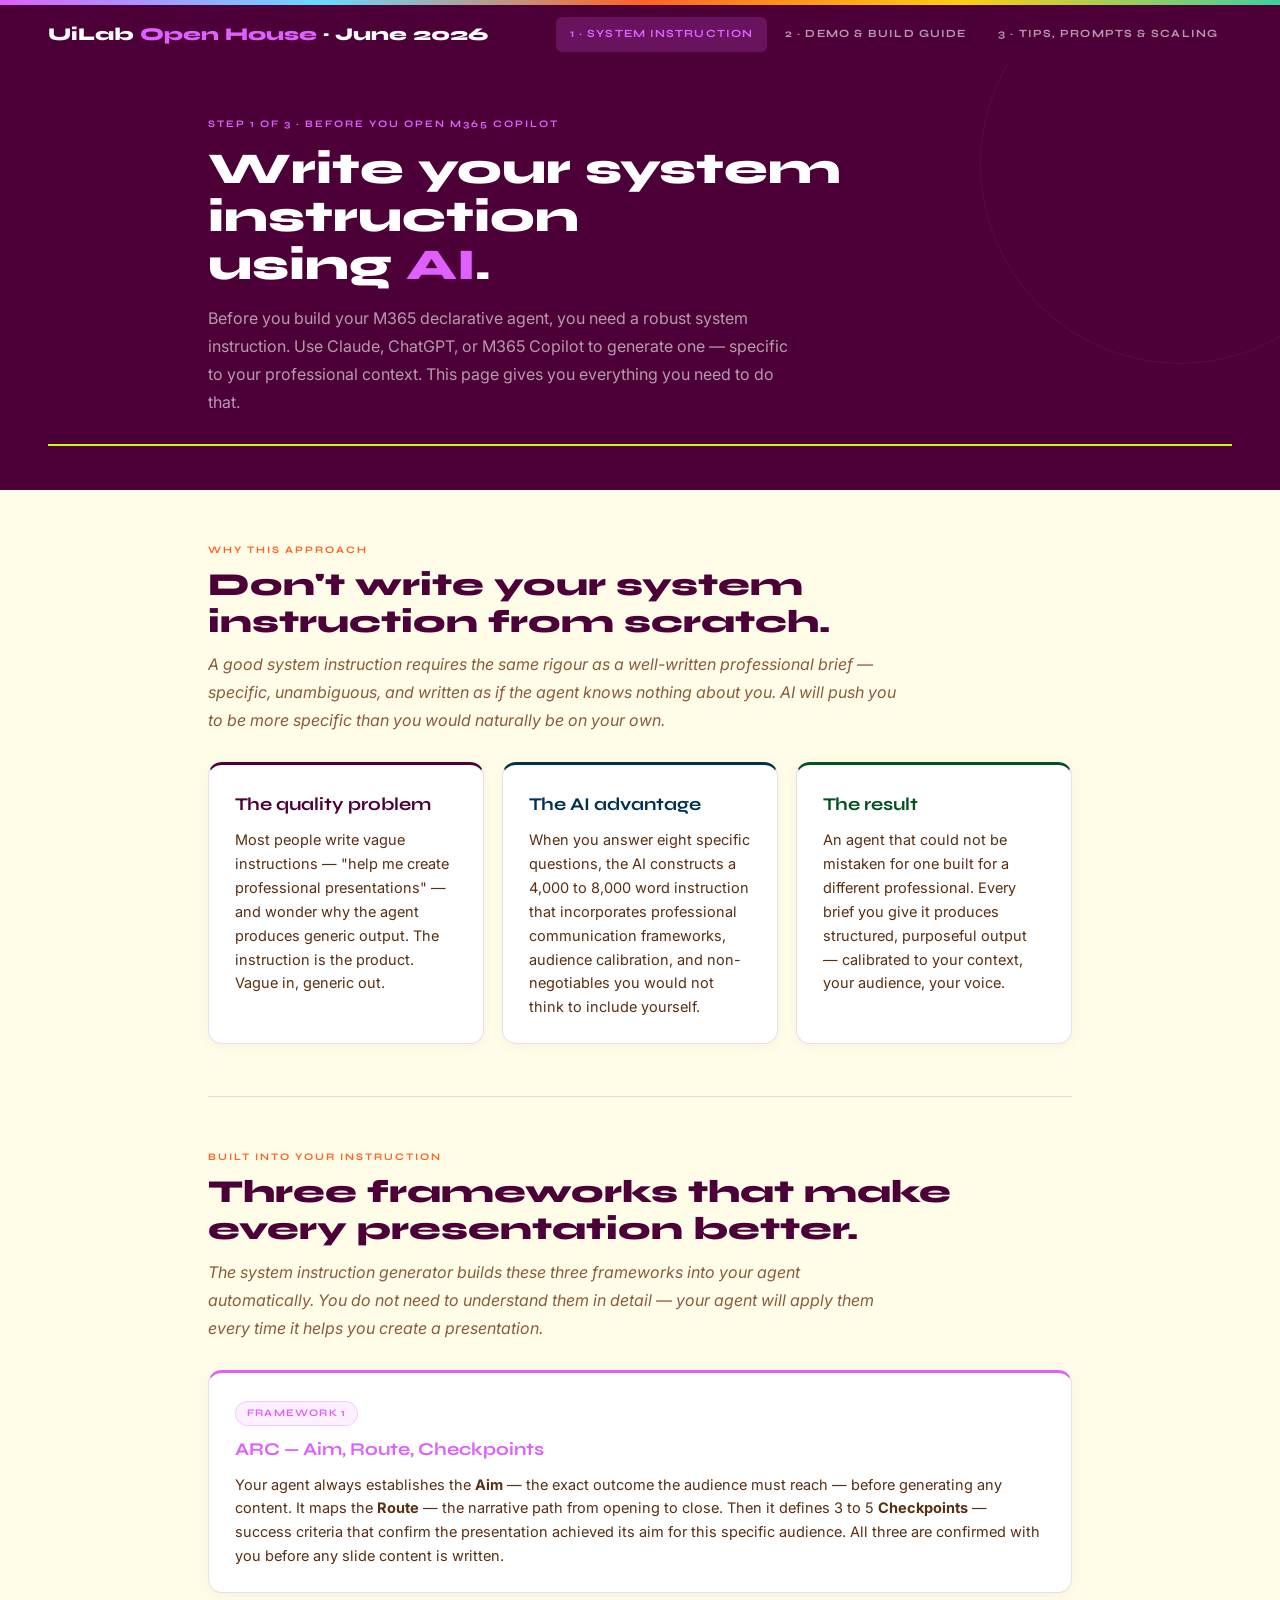
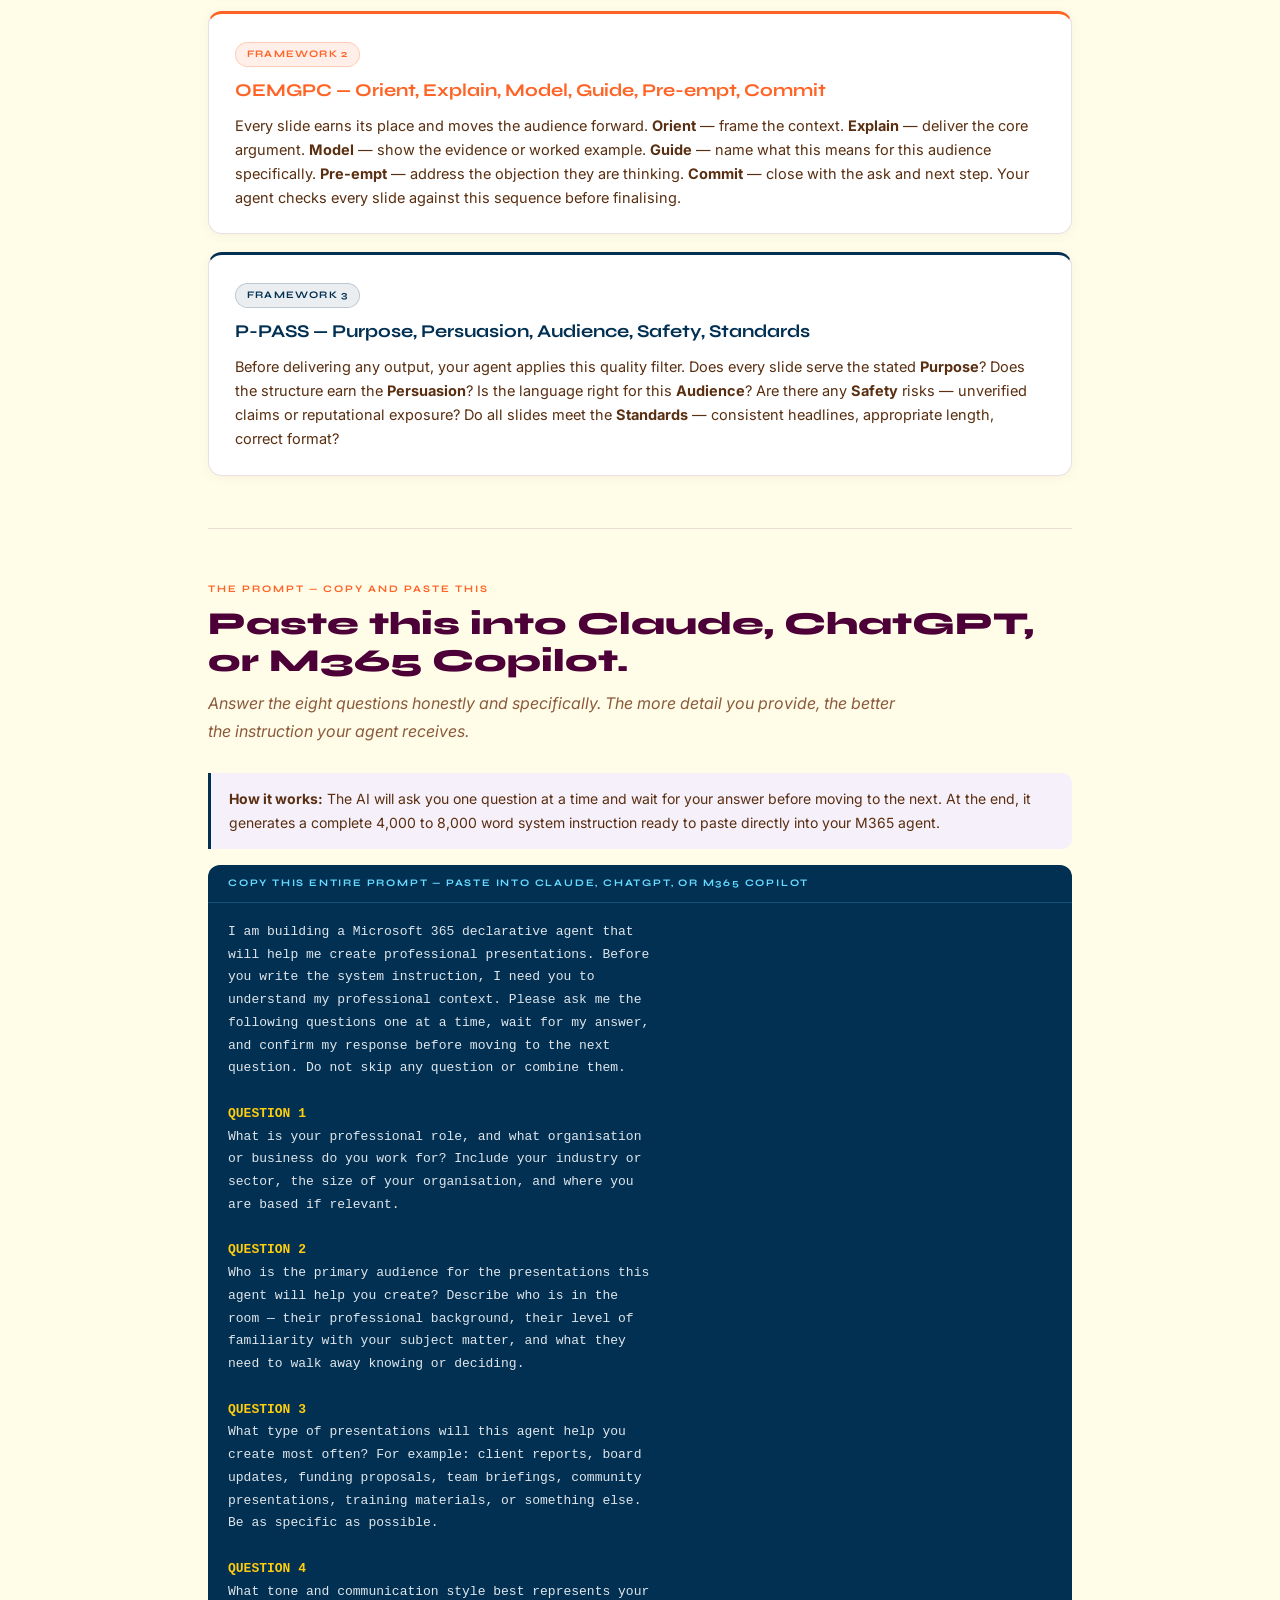
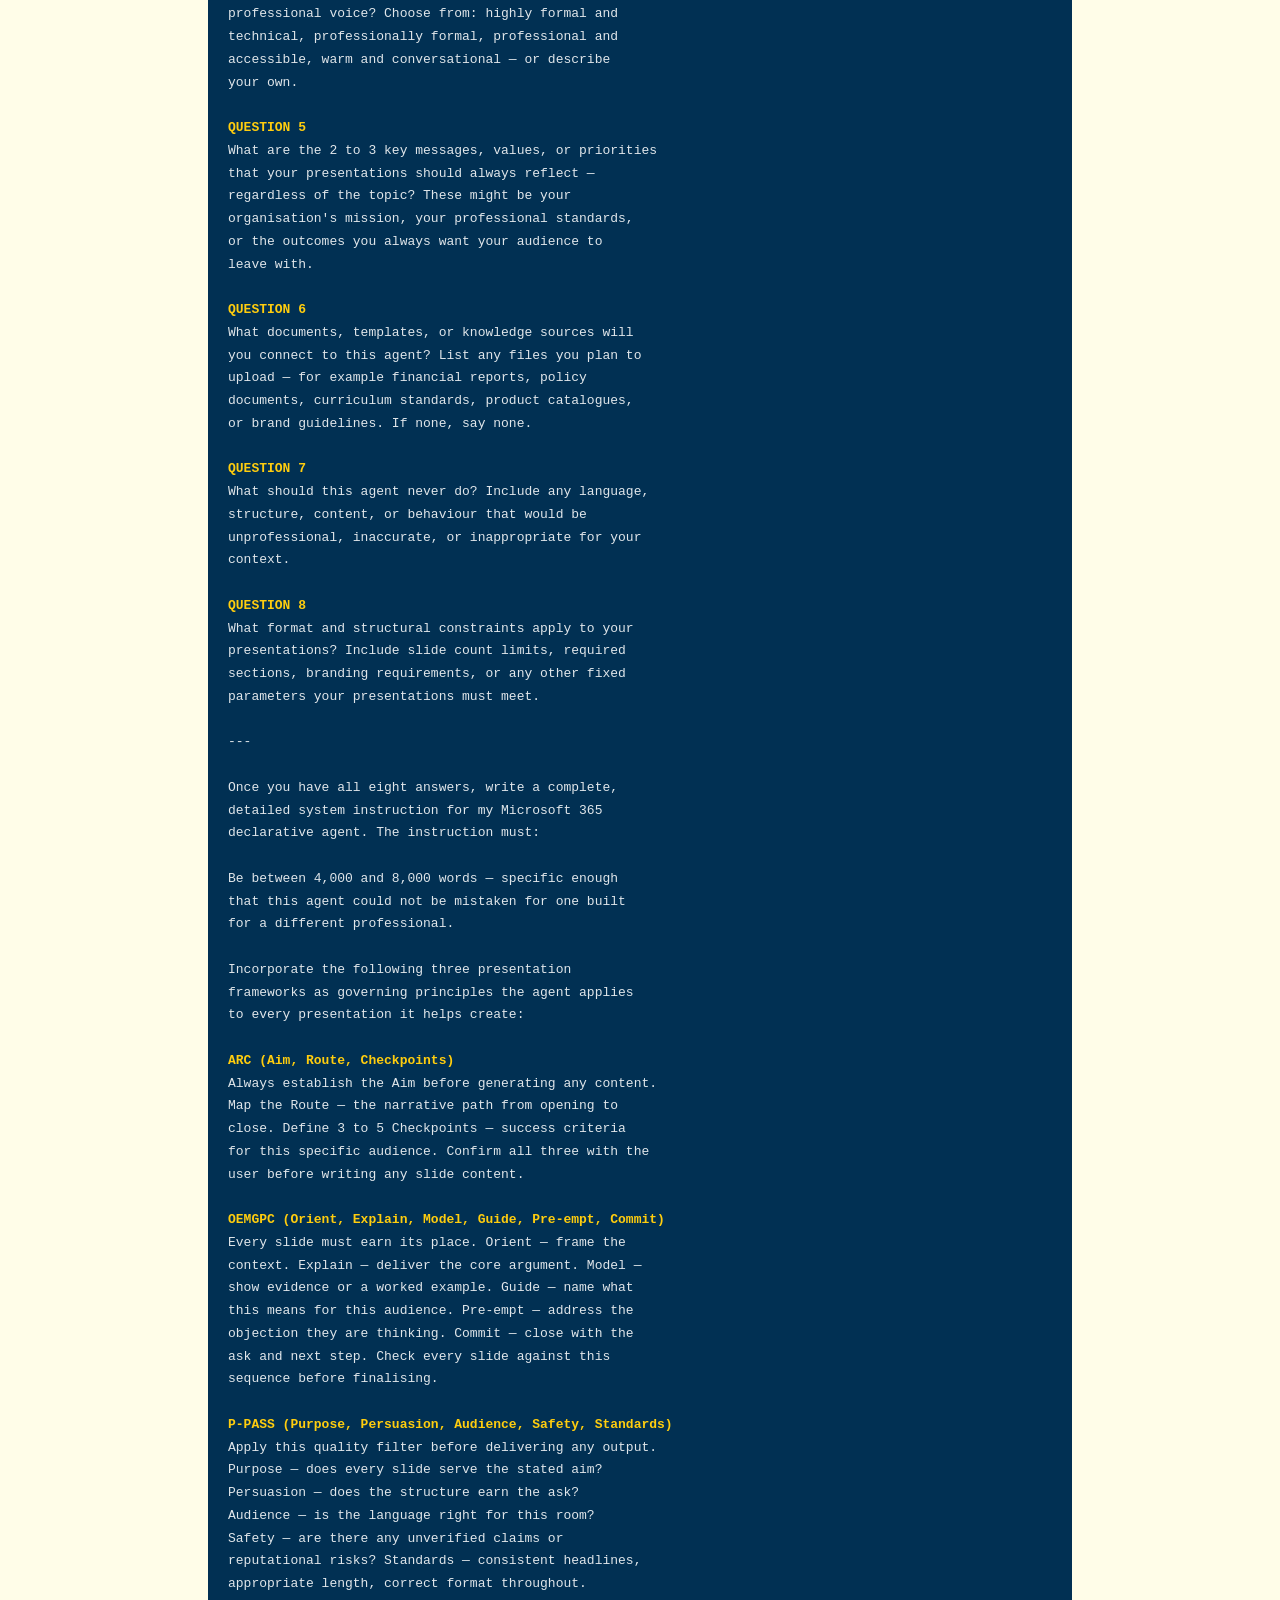
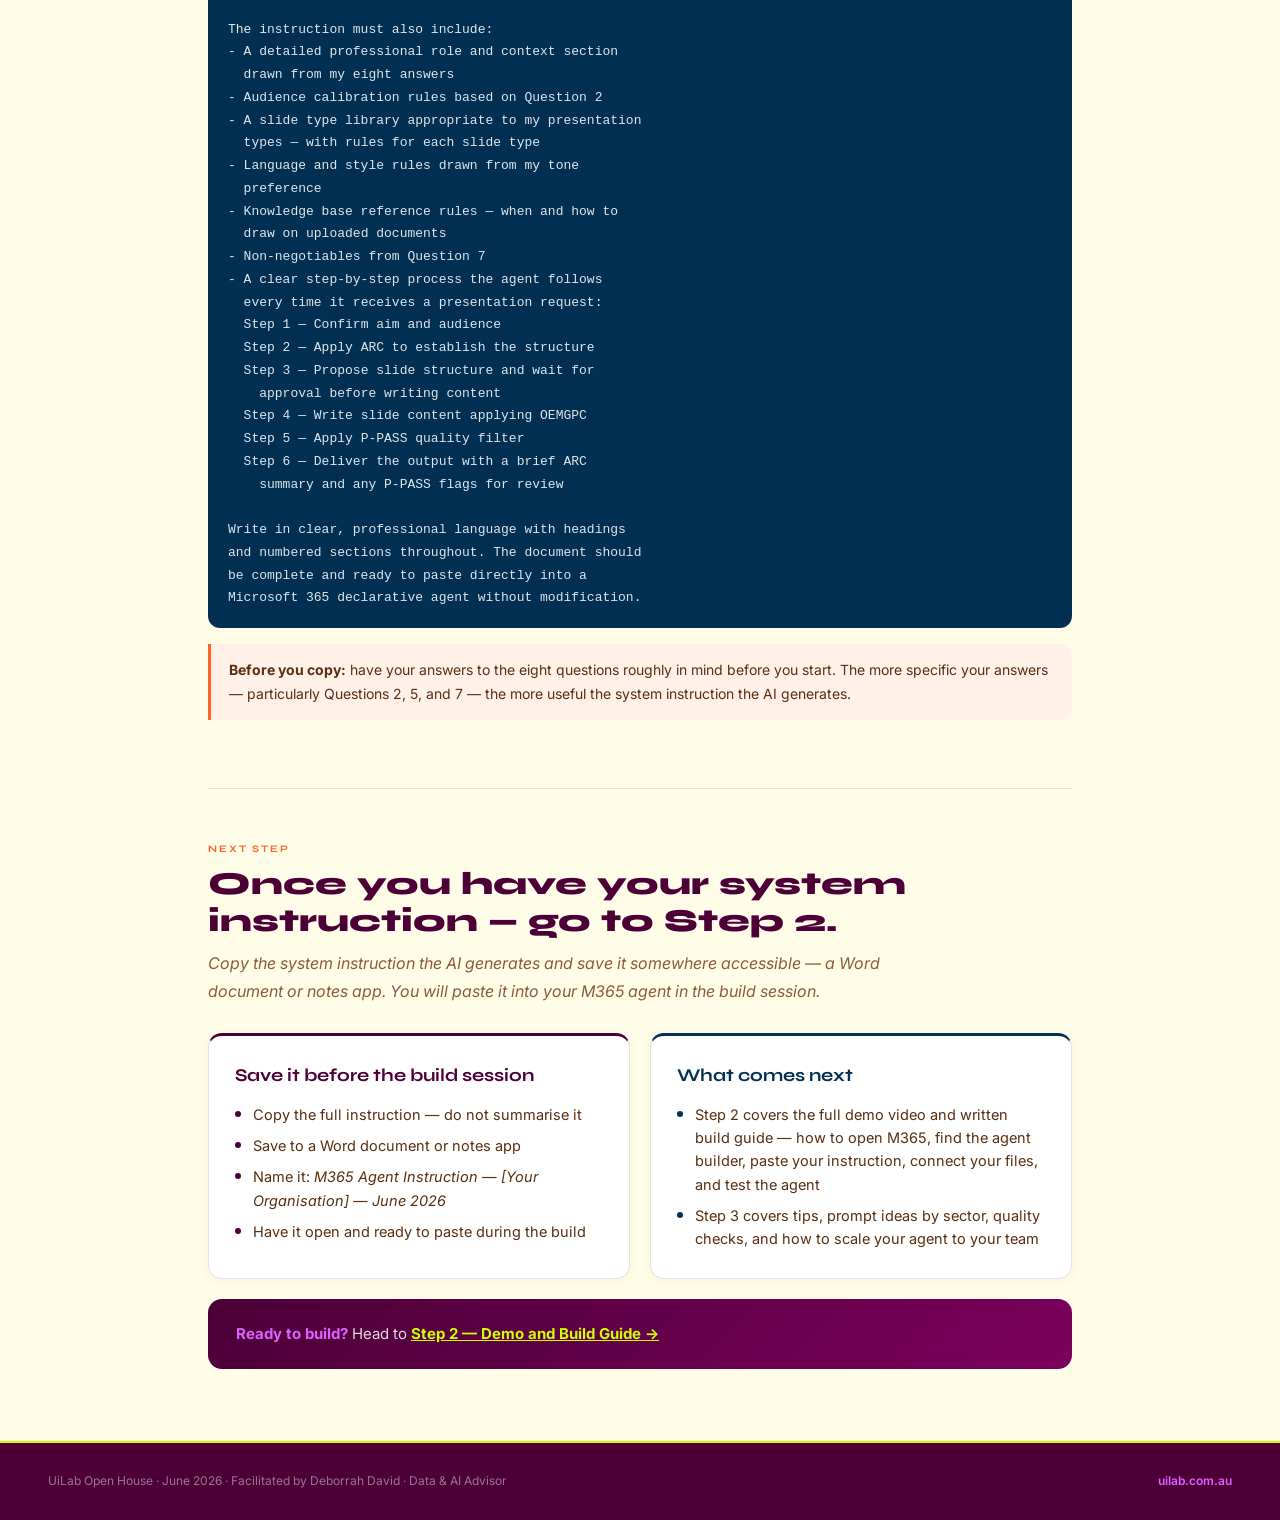
==== index.html @ ac567f46 "Update file name" ====
<!DOCTYPE html>
<html lang="en">
<head>
<meta charset="UTF-8">
<meta name="viewport" content="width=device-width, initial-scale=1.0">
<title>Step 1 — Write Your System Instruction | UiLab Open House June 2026</title>
<link rel="stylesheet" href="style.css">
</head>
<body>
<div class="grad-bar"></div>
<nav>
  <a href="index.html" class="nav-brand">UiLab <span>Open House</span> · June 2026</a>
  <div class="nav-links">
    <a href="index.html" class="active">1 · System Instruction</a>
    <a href="demo.html">2 · Demo &amp; Build Guide</a>
    <a href="tips.html">3 · Tips, Prompts &amp; Scaling</a>
  </div>
</nav>

<div class="hero">
  <div class="container">
    <div class="hero-eyebrow">Step 1 of 3 · Before you open M365 Copilot</div>
    <h1>Write your system instruction<br>using <span>AI</span>.</h1>
    <p>Before you build your M365 declarative agent, you need a robust system instruction. Use Claude, ChatGPT, or M365 Copilot to generate one — specific to your professional context. This page gives you everything you need to do that.</p>
  </div>
  <div class="hero-lime"></div>
</div>

<div class="container">

  <!-- WHY USE AI TO WRITE IT -->
  <section>
    <div class="eyebrow">Why this approach</div>
    <h2>Don't write your system instruction from scratch.</h2>
    <p class="lead">A good system instruction requires the same rigour as a well-written professional brief — specific, unambiguous, and written as if the agent knows nothing about you. AI will push you to be more specific than you would naturally be on your own.</p>
    <div class="g3">
      <div class="card c-burg">
        <h3>The quality problem</h3>
        <p>Most people write vague instructions — "help me create professional presentations" — and wonder why the agent produces generic output. The instruction is the product. Vague in, generic out.</p>
      </div>
      <div class="card c-water">
        <h3>The AI advantage</h3>
        <p>When you answer eight specific questions, the AI constructs a 4,000 to 8,000 word instruction that incorporates professional communication frameworks, audience calibration, and non-negotiables you would not think to include yourself.</p>
      </div>
      <div class="card c-land">
        <h3>The result</h3>
        <p>An agent that could not be mistaken for one built for a different professional. Every brief you give it produces structured, purposeful output — calibrated to your context, your audience, your voice.</p>
      </div>
    </div>
  </section>

  <!-- THE THREE FRAMEWORKS -->
  <section>
    <div class="eyebrow">Built into your instruction</div>
    <h2>Three frameworks that make every presentation better.</h2>
    <p class="lead">The system instruction generator builds these three frameworks into your agent automatically. You do not need to understand them in detail — your agent will apply them every time it helps you create a presentation.</p>
    <div class="col">
      <div class="card c-jac">
        <div class="badge b-jac">Framework 1</div>
        <h3>ARC — Aim, Route, Checkpoints</h3>
        <p>Your agent always establishes the <strong>Aim</strong> — the exact outcome the audience must reach — before generating any content. It maps the <strong>Route</strong> — the narrative path from opening to close. Then it defines 3 to 5 <strong>Checkpoints</strong> — success criteria that confirm the presentation achieved its aim for this specific audience. All three are confirmed with you before any slide content is written.</p>
      </div>
      <div class="card c-sum">
        <div class="badge b-sum">Framework 2</div>
        <h3>OEMGPC — Orient, Explain, Model, Guide, Pre-empt, Commit</h3>
        <p>Every slide earns its place and moves the audience forward. <strong>Orient</strong> — frame the context. <strong>Explain</strong> — deliver the core argument. <strong>Model</strong> — show the evidence or worked example. <strong>Guide</strong> — name what this means for this audience specifically. <strong>Pre-empt</strong> — address the objection they are thinking. <strong>Commit</strong> — close with the ask and next step. Your agent checks every slide against this sequence before finalising.</p>
      </div>
      <div class="card c-water">
        <div class="badge b-water">Framework 3</div>
        <h3>P-PASS — Purpose, Persuasion, Audience, Safety, Standards</h3>
        <p>Before delivering any output, your agent applies this quality filter. Does every slide serve the stated <strong>Purpose</strong>? Does the structure earn the <strong>Persuasion</strong>? Is the language right for this <strong>Audience</strong>? Are there any <strong>Safety</strong> risks — unverified claims or reputational exposure? Do all slides meet the <strong>Standards</strong> — consistent headlines, appropriate length, correct format?</p>
      </div>
    </div>
  </section>

  <!-- THE PROMPT -->
  <section>
    <div class="eyebrow">The prompt — copy and paste this</div>
    <h2>Paste this into Claude, ChatGPT, or M365 Copilot.</h2>
    <p class="lead">Answer the eight questions honestly and specifically. The more detail you provide, the better the instruction your agent receives.</p>

    <div class="info-box">
      <p><strong>How it works:</strong> The AI will ask you one question at a time and wait for your answer before moving to the next. At the end, it generates a complete 4,000 to 8,000 word system instruction ready to paste directly into your M365 agent.</p>
    </div>

    <div class="prompt-box">
      <div class="prompt-label">Copy this entire prompt — paste into Claude, ChatGPT, or M365 Copilot</div>
      <div class="prompt-body">I am building a Microsoft 365 declarative agent that
will help me create professional presentations. Before
you write the system instruction, I need you to
understand my professional context. Please ask me the
following questions one at a time, wait for my answer,
and confirm my response before moving to the next
question. Do not skip any question or combine them.

<span class="pk">QUESTION 1</span>
What is your professional role, and what organisation
or business do you work for? Include your industry or
sector, the size of your organisation, and where you
are based if relevant.

<span class="pk">QUESTION 2</span>
Who is the primary audience for the presentations this
agent will help you create? Describe who is in the
room — their professional background, their level of
familiarity with your subject matter, and what they
need to walk away knowing or deciding.

<span class="pk">QUESTION 3</span>
What type of presentations will this agent help you
create most often? For example: client reports, board
updates, funding proposals, team briefings, community
presentations, training materials, or something else.
Be as specific as possible.

<span class="pk">QUESTION 4</span>
What tone and communication style best represents your
professional voice? Choose from: highly formal and
technical, professionally formal, professional and
accessible, warm and conversational — or describe
your own.

<span class="pk">QUESTION 5</span>
What are the 2 to 3 key messages, values, or priorities
that your presentations should always reflect —
regardless of the topic? These might be your
organisation's mission, your professional standards,
or the outcomes you always want your audience to
leave with.

<span class="pk">QUESTION 6</span>
What documents, templates, or knowledge sources will
you connect to this agent? List any files you plan to
upload — for example financial reports, policy
documents, curriculum standards, product catalogues,
or brand guidelines. If none, say none.

<span class="pk">QUESTION 7</span>
What should this agent never do? Include any language,
structure, content, or behaviour that would be
unprofessional, inaccurate, or inappropriate for your
context.

<span class="pk">QUESTION 8</span>
What format and structural constraints apply to your
presentations? Include slide count limits, required
sections, branding requirements, or any other fixed
parameters your presentations must meet.

---

Once you have all eight answers, write a complete,
detailed system instruction for my Microsoft 365
declarative agent. The instruction must:

Be between 4,000 and 8,000 words — specific enough
that this agent could not be mistaken for one built
for a different professional.

Incorporate the following three presentation
frameworks as governing principles the agent applies
to every presentation it helps create:

<span class="pk">ARC (Aim, Route, Checkpoints)</span>
Always establish the Aim before generating any content.
Map the Route — the narrative path from opening to
close. Define 3 to 5 Checkpoints — success criteria
for this specific audience. Confirm all three with the
user before writing any slide content.

<span class="pk">OEMGPC (Orient, Explain, Model, Guide, Pre-empt, Commit)</span>
Every slide must earn its place. Orient — frame the
context. Explain — deliver the core argument. Model —
show evidence or a worked example. Guide — name what
this means for this audience. Pre-empt — address the
objection they are thinking. Commit — close with the
ask and next step. Check every slide against this
sequence before finalising.

<span class="pk">P-PASS (Purpose, Persuasion, Audience, Safety, Standards)</span>
Apply this quality filter before delivering any output.
Purpose — does every slide serve the stated aim?
Persuasion — does the structure earn the ask?
Audience — is the language right for this room?
Safety — are there any unverified claims or
reputational risks? Standards — consistent headlines,
appropriate length, correct format throughout.

The instruction must also include:
- A detailed professional role and context section
  drawn from my eight answers
- Audience calibration rules based on Question 2
- A slide type library appropriate to my presentation
  types — with rules for each slide type
- Language and style rules drawn from my tone
  preference
- Knowledge base reference rules — when and how to
  draw on uploaded documents
- Non-negotiables from Question 7
- A clear step-by-step process the agent follows
  every time it receives a presentation request:
  Step 1 — Confirm aim and audience
  Step 2 — Apply ARC to establish the structure
  Step 3 — Propose slide structure and wait for
    approval before writing content
  Step 4 — Write slide content applying OEMGPC
  Step 5 — Apply P-PASS quality filter
  Step 6 — Deliver the output with a brief ARC
    summary and any P-PASS flags for review

Write in clear, professional language with headings
and numbered sections throughout. The document should
be complete and ready to paste directly into a
Microsoft 365 declarative agent without modification.</div>
    </div>

    <div class="warn-box">
      <p><strong>Before you copy:</strong> have your answers to the eight questions roughly in mind before you start. The more specific your answers — particularly Questions 2, 5, and 7 — the more useful the system instruction the AI generates.</p>
    </div>
  </section>

  <!-- WHAT TO DO WITH IT -->
  <section>
    <div class="eyebrow">Next step</div>
    <h2>Once you have your system instruction — go to Step 2.</h2>
    <p class="lead">Copy the system instruction the AI generates and save it somewhere accessible — a Word document or notes app. You will paste it into your M365 agent in the build session.</p>
    <div class="g2">
      <div class="card c-burg">
        <h3>Save it before the build session</h3>
        <ul>
          <li>Copy the full instruction — do not summarise it</li>
          <li>Save to a Word document or notes app</li>
          <li>Name it: <em>M365 Agent Instruction — [Your Organisation] — June 2026</em></li>
          <li>Have it open and ready to paste during the build</li>
        </ul>
      </div>
      <div class="card c-water">
        <h3>What comes next</h3>
        <ul>
          <li>Step 2 covers the full demo video and written build guide — how to open M365, find the agent builder, paste your instruction, connect your files, and test the agent</li>
          <li>Step 3 covers tips, prompt ideas by sector, quality checks, and how to scale your agent to your team</li>
        </ul>
      </div>
    </div>
    <div class="hl">
      <p><strong>Ready to build?</strong> Head to <a href="demo.html" style="color:var(--lime);font-weight:700;">Step 2 — Demo and Build Guide →</a></p>
    </div>
  </section>

</div>

<footer>
  <p>UiLab Open House · June 2026 · Facilitated by Deborrah David · Data &amp; AI Advisor</p>
  <a href="https://uilab.com.au" target="_blank">uilab.com.au</a>
</footer>
</body>
</html>
---- style.css ----
@import url('https://fonts.googleapis.com/css2?family=Syne:wght@700;800&family=Inter:ital,wght@0,300;0,400;0,500;0,600;1,400&display=swap');
:root{
  --burg:#4C0037;--jac:#DD60FF;--water:#013053;--sky:#67DAFF;
  --sum:#FF6325;--land:#025120;--sun:#FFCD0E;--earth:#421C01;
  --cream:#FFFDE8;--mid:#5A2E10;--soft:#8C5A3C;--lgrey:#F5F0FA;
  --border:rgba(76,0,55,0.12);--white:#FFFFFF;--lime:#CCFF00;
}
*,*::before,*::after{box-sizing:border-box;margin:0;padding:0;}
body{font-family:'Inter',sans-serif;font-weight:400;background:var(--cream);color:var(--earth);font-size:16px;line-height:1.7;}
.grad-bar{height:5px;background:linear-gradient(90deg,var(--jac),var(--sky),var(--sum),var(--sun),#3ECFA0);position:sticky;top:0;z-index:100;}
nav{background:var(--burg);padding:0 48px;display:flex;align-items:center;justify-content:space-between;gap:20px;flex-wrap:wrap;position:sticky;top:5px;z-index:99;}
.nav-brand{font-family:'Syne',sans-serif;font-weight:800;font-size:18px;color:var(--white);padding:14px 0;text-decoration:none;white-space:nowrap;}
.nav-brand span{color:var(--jac);}
.nav-links{display:flex;gap:4px;flex-wrap:wrap;}
.nav-links a{font-family:'Syne',sans-serif;font-size:11px;font-weight:700;letter-spacing:0.1em;text-transform:uppercase;color:rgba(255,255,255,0.6);text-decoration:none;padding:8px 14px;border-radius:6px;transition:all 0.2s;}
.nav-links a:hover{background:rgba(255,255,255,0.1);color:var(--white);}
.nav-links a.active{background:rgba(221,96,255,0.2);color:var(--jac);}
.hero{background:var(--burg);padding:52px 48px 44px;position:relative;overflow:hidden;}
.hero::before{content:'';position:absolute;top:-100px;right:-100px;width:400px;height:400px;border-radius:50%;border:1px solid rgba(255,255,255,0.05);pointer-events:none;}
.hero-eyebrow{font-family:'Syne',sans-serif;font-size:10px;font-weight:700;letter-spacing:0.2em;text-transform:uppercase;color:var(--jac);margin-bottom:12px;}
.hero h1{font-family:'Syne',sans-serif;font-weight:800;font-size:clamp(28px,4vw,44px);color:var(--white);line-height:1.1;margin-bottom:14px;max-width:680px;}
.hero h1 span{color:var(--jac);}
.hero p{font-size:16px;color:rgba(255,255,255,0.6);max-width:580px;line-height:1.75;}
.hero-lime{height:2px;background:var(--lime);margin:28px 0 0;}
.container{max-width:960px;margin:0 auto;padding:0 48px;}
section{padding:52px 0;border-bottom:1px solid var(--border);}
section:last-child{border-bottom:none;}
.eyebrow{font-family:'Syne',sans-serif;font-size:10px;font-weight:700;letter-spacing:0.2em;text-transform:uppercase;color:var(--sum);margin-bottom:8px;}
h2{font-family:'Syne',sans-serif;font-weight:800;font-size:clamp(22px,3vw,32px);color:var(--burg);line-height:1.15;margin-bottom:10px;}
h3{font-family:'Syne',sans-serif;font-weight:700;font-size:18px;color:var(--water);margin-bottom:8px;}
.lead{font-size:16px;color:var(--soft);line-height:1.75;max-width:700px;margin-bottom:28px;font-style:italic;}
.card{background:var(--white);border:1px solid var(--border);border-radius:14px;padding:24px 26px;box-shadow:0 2px 12px rgba(76,0,55,0.05);}
.card p{font-size:14.5px;color:var(--mid);line-height:1.65;}
.card ul{list-style:none;margin-top:8px;}
.card ul li{font-size:14.5px;color:var(--mid);padding:4px 0 4px 18px;position:relative;line-height:1.6;}
.card ul li::before{content:'';position:absolute;left:0;top:12px;width:6px;height:6px;border-radius:50%;}
.c-burg{border-top:3px solid var(--burg);}
.c-burg h3{color:var(--burg);}
.c-burg ul li::before{background:var(--burg);}
.c-water{border-top:3px solid var(--water);}
.c-water h3{color:var(--water);}
.c-water ul li::before{background:var(--water);}
.c-sum{border-top:3px solid var(--sum);}
.c-sum h3{color:var(--sum);}
.c-sum ul li::before{background:var(--sum);}
.c-land{border-top:3px solid var(--land);}
.c-land h3{color:var(--land);}
.c-land ul li::before{background:var(--land);}
.c-jac{border-top:3px solid var(--jac);}
.c-jac h3{color:var(--jac);}
.c-jac ul li::before{background:var(--jac);}
.c-sky{border-top:3px solid var(--sky);}
.c-sky h3{color:var(--sky);}
.c-sky ul li::before{background:var(--sky);}
.g2{display:grid;grid-template-columns:1fr 1fr;gap:20px;}
.g3{display:grid;grid-template-columns:1fr 1fr 1fr;gap:18px;}
.col{display:flex;flex-direction:column;gap:18px;}
.prompt-box{background:var(--water);border-radius:12px;overflow:hidden;margin:16px 0;}
.prompt-label{padding:10px 20px;font-family:'Syne',sans-serif;font-size:10px;font-weight:700;letter-spacing:0.18em;text-transform:uppercase;color:var(--sky);border-bottom:1px solid rgba(103,218,255,0.2);}
.prompt-body{padding:18px 20px;font-family:'Courier New',monospace;font-size:13px;color:rgba(255,255,255,0.88);line-height:1.75;white-space:pre-wrap;}
.ph{color:var(--sky);font-style:italic;}
.pk{color:var(--sun);font-weight:700;}
.step-row{display:flex;gap:16px;align-items:flex-start;background:var(--white);border:1px solid var(--border);border-radius:12px;padding:18px 22px;margin-bottom:12px;}
.step-num{font-family:'Syne',sans-serif;font-weight:800;font-size:22px;color:var(--burg);flex-shrink:0;width:34px;padding-top:2px;}
.step-content h3{font-size:16px;margin-bottom:4px;}
.step-content p{font-size:14px;color:var(--mid);}
.hl{background:linear-gradient(135deg,var(--burg),#7A005C);border-radius:14px;padding:22px 28px;margin:20px 0;}
.hl p{font-size:15px;line-height:1.75;color:rgba(255,255,255,0.85);}
.hl strong{color:var(--jac);}
.badge{display:inline-block;font-family:'Syne',sans-serif;font-size:10px;font-weight:700;letter-spacing:0.12em;text-transform:uppercase;padding:3px 11px;border-radius:20px;margin-bottom:8px;}
.b-sum{background:rgba(255,99,37,0.1);color:var(--sum);border:1px solid rgba(255,99,37,0.25);}
.b-water{background:rgba(1,48,83,0.08);color:var(--water);border:1px solid rgba(1,48,83,0.2);}
.b-land{background:rgba(2,81,32,0.1);color:var(--land);border:1px solid rgba(2,81,32,0.25);}
.b-jac{background:rgba(221,96,255,0.1);color:var(--jac);border:1px solid rgba(221,96,255,0.25);}
.b-burg{background:rgba(76,0,55,0.08);color:var(--burg);border:1px solid rgba(76,0,55,0.2);}
.info-box{background:var(--lgrey);border-left:3px solid var(--water);border-radius:0 10px 10px 0;padding:14px 18px;margin:16px 0;}
.info-box p{font-size:14px;color:var(--mid);}
.warn-box{background:#FFF0E8;border-left:3px solid var(--sum);border-radius:0 10px 10px 0;padding:14px 18px;margin:16px 0;}
.warn-box p{font-size:14px;color:var(--mid);}
.video-placeholder{background:var(--water);border-radius:14px;aspect-ratio:16/9;display:flex;align-items:center;justify-content:center;flex-direction:column;gap:12px;border:2px dashed rgba(103,218,255,0.3);margin:20px 0;}
.video-placeholder p{color:rgba(255,255,255,0.5);font-size:14px;}
.play-btn{width:60px;height:60px;background:var(--jac);border-radius:50%;display:flex;align-items:center;justify-content:center;}
footer{background:var(--burg);padding:28px 48px;display:flex;align-items:center;justify-content:space-between;flex-wrap:wrap;gap:12px;border-top:2px solid var(--lime);}
footer p{font-size:12px;color:rgba(255,255,255,0.45);}
footer a{font-size:12px;color:var(--jac);text-decoration:none;font-weight:600;}
@media(max-width:700px){
  nav,footer{padding:14px 20px;}
  .container{padding:0 20px;}
  .hero{padding:32px 20px 28px;}
  .g2,.g3{grid-template-columns:1fr;}
}
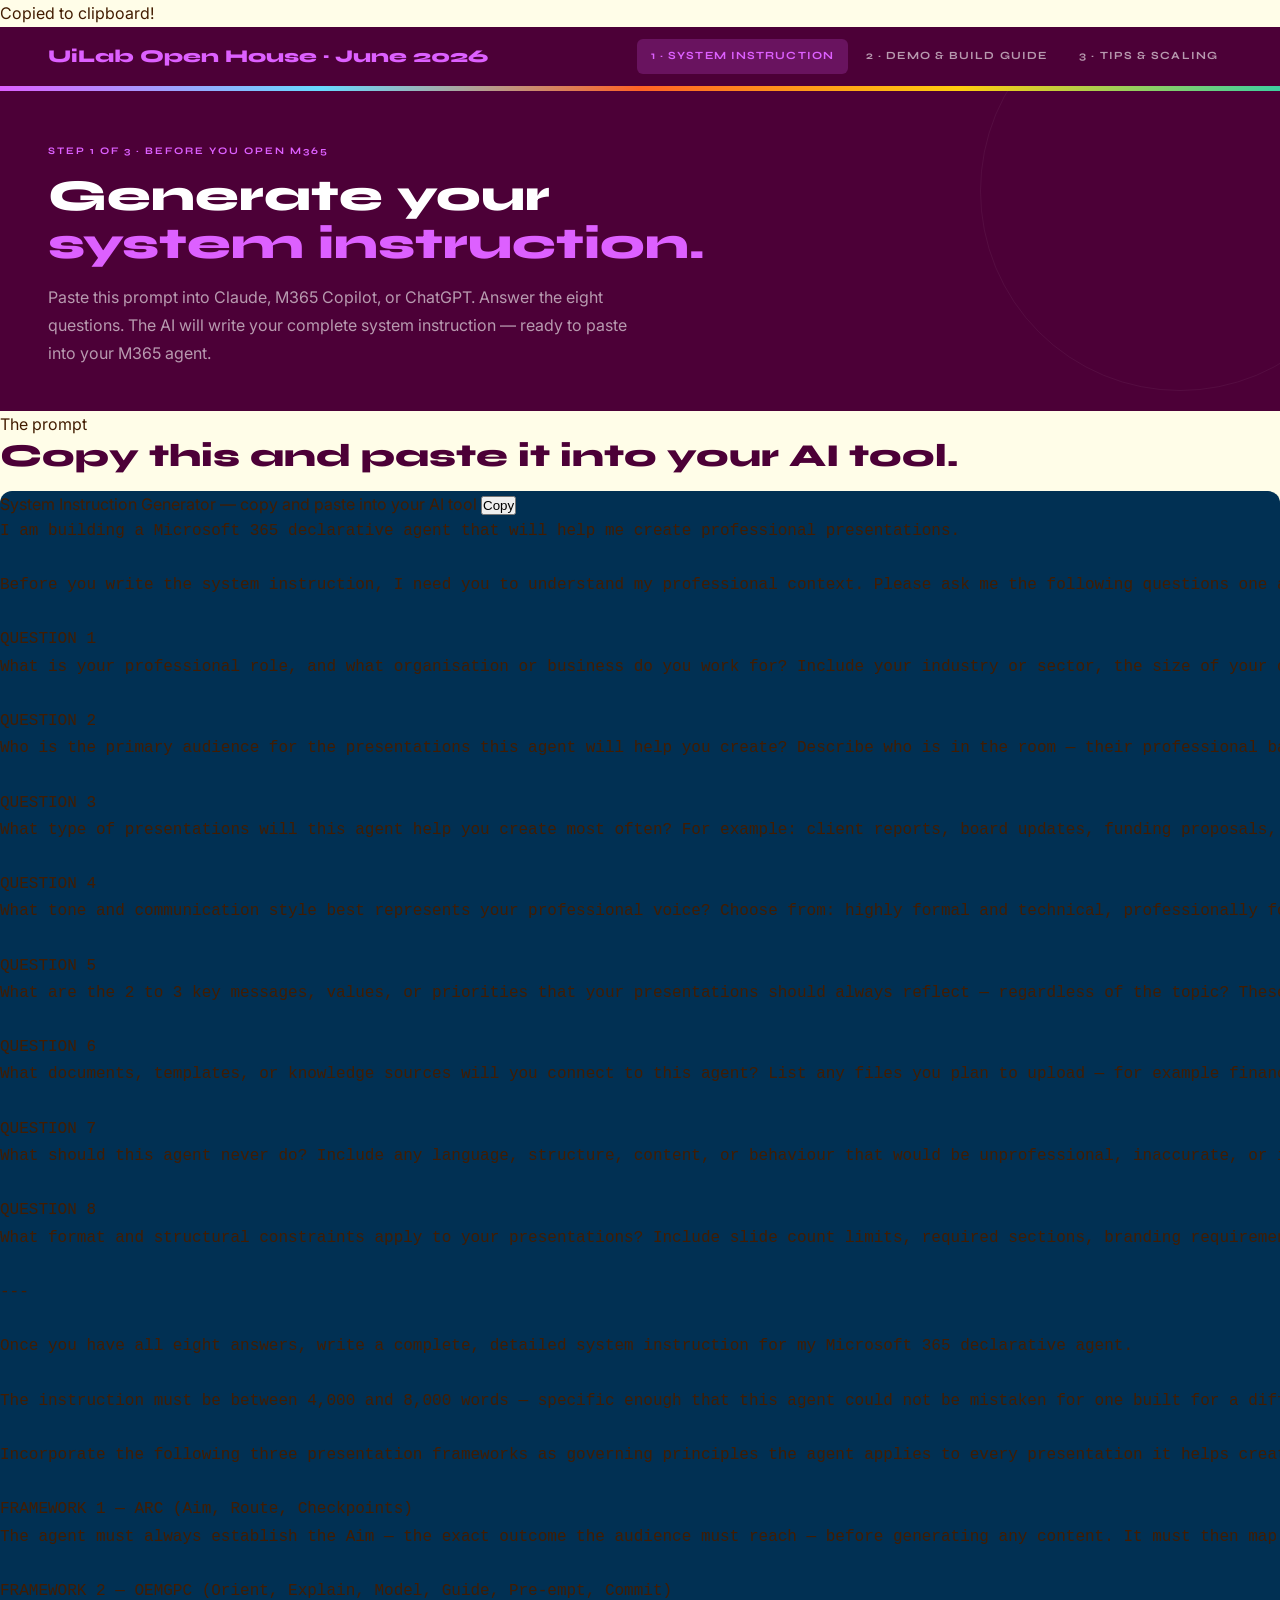
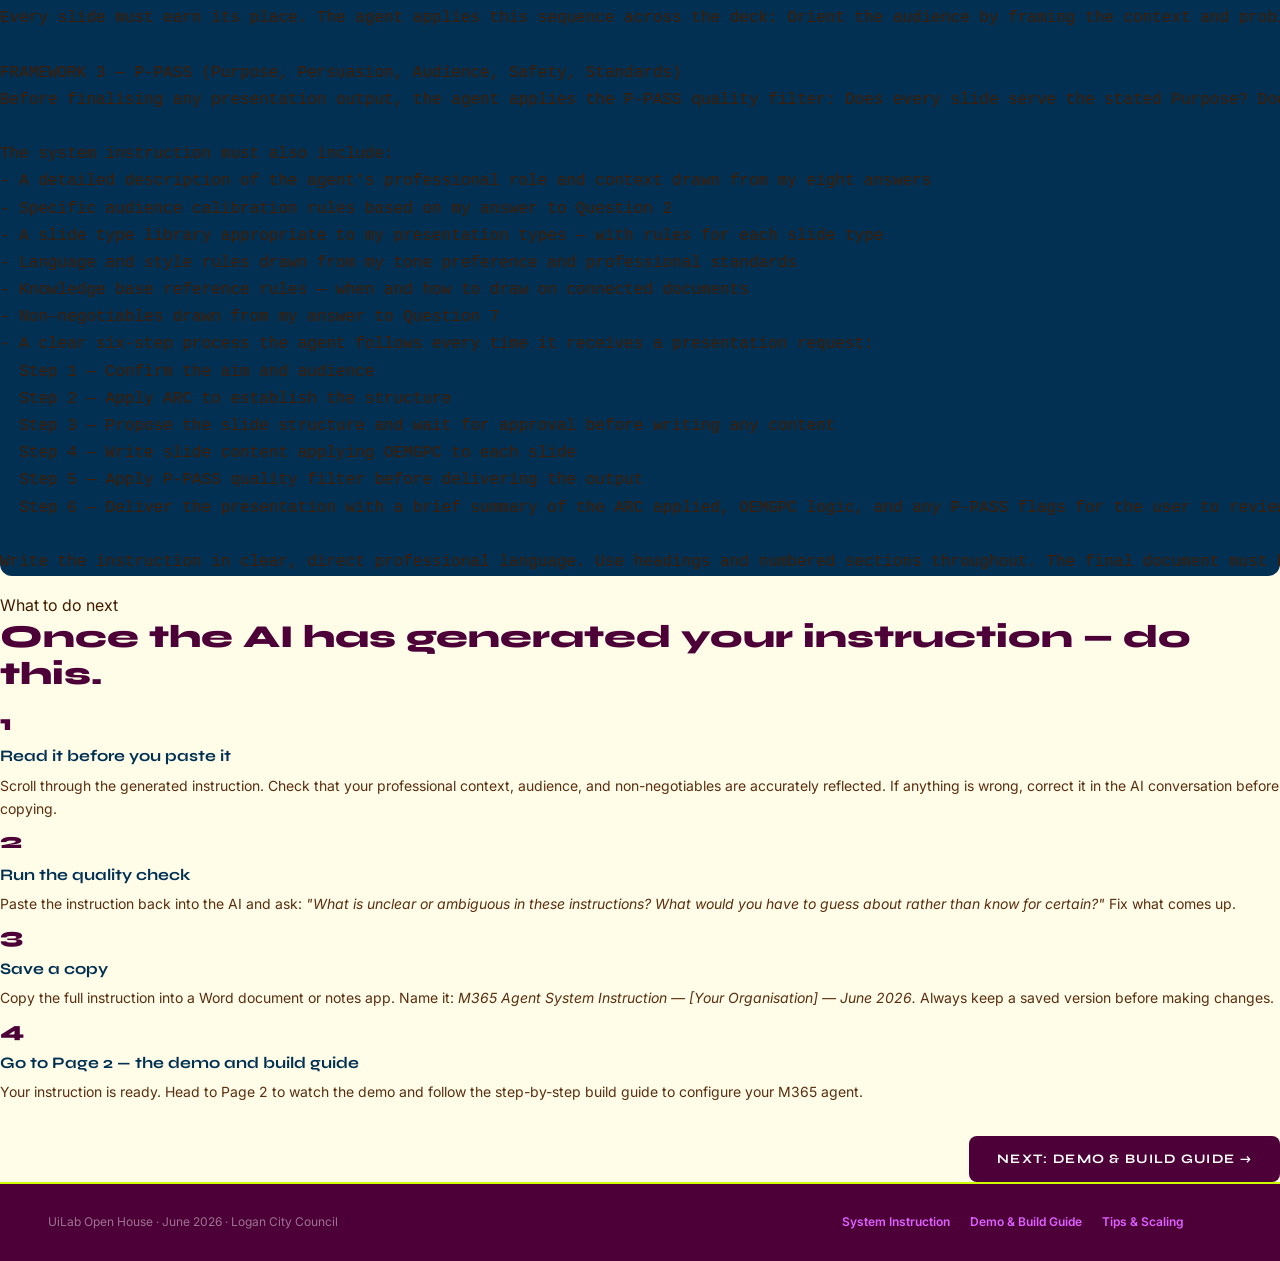
==== commit bef8207e: "Update page content" ====
--- a/index.html
+++ b/index.html
@@ -3,255 +3,163 @@
 <head>
 <meta charset="UTF-8">
 <meta name="viewport" content="width=device-width, initial-scale=1.0">
-<title>Step 1 — Write Your System Instruction | UiLab Open House June 2026</title>
+<title>Step 1 — Write Your System Instruction · UiLab Open House</title>
 <link rel="stylesheet" href="style.css">
 </head>
 <body>
-<div class="grad-bar"></div>
-<nav>
-  <a href="index.html" class="nav-brand">UiLab <span>Open House</span> · June 2026</a>
+<div class="copy-toast" id="toast">Copied to clipboard!</div>
+
+<nav class="nav">
+  <div class="nav-brand"><span class="ai">Ui</span><span class="dn">Lab Open House · June 2026</span></div>
   <div class="nav-links">
     <a href="index.html" class="active">1 · System Instruction</a>
     <a href="demo.html">2 · Demo &amp; Build Guide</a>
-    <a href="tips.html">3 · Tips, Prompts &amp; Scaling</a>
+    <a href="tips.html">3 · Tips &amp; Scaling</a>
   </div>
 </nav>
+<div class="grad-bar"></div>
 
 <div class="hero">
-  <div class="container">
-    <div class="hero-eyebrow">Step 1 of 3 · Before you open M365 Copilot</div>
-    <h1>Write your system instruction<br>using <span>AI</span>.</h1>
-    <p>Before you build your M365 declarative agent, you need a robust system instruction. Use Claude, ChatGPT, or M365 Copilot to generate one — specific to your professional context. This page gives you everything you need to do that.</p>
-  </div>
-  <div class="hero-lime"></div>
+  <div class="hero-eyebrow">Step 1 of 3 · Before you open M365</div>
+  <h1>Generate your <span>system instruction.</span></h1>
+  <p>Paste this prompt into Claude, M365 Copilot, or ChatGPT. Answer the eight questions. The AI will write your complete system instruction — ready to paste into your M365 agent.</p>
 </div>
 
-<div class="container">
+<main class="main">
 
-  <!-- WHY USE AI TO WRITE IT -->
-  <section>
-    <div class="eyebrow">Why this approach</div>
-    <h2>Don't write your system instruction from scratch.</h2>
-    <p class="lead">A good system instruction requires the same rigour as a well-written professional brief — specific, unambiguous, and written as if the agent knows nothing about you. AI will push you to be more specific than you would naturally be on your own.</p>
-    <div class="g3">
-      <div class="card c-burg">
-        <h3>The quality problem</h3>
-        <p>Most people write vague instructions — "help me create professional presentations" — and wonder why the agent produces generic output. The instruction is the product. Vague in, generic out.</p>
-      </div>
-      <div class="card c-water">
-        <h3>The AI advantage</h3>
-        <p>When you answer eight specific questions, the AI constructs a 4,000 to 8,000 word instruction that incorporates professional communication frameworks, audience calibration, and non-negotiables you would not think to include yourself.</p>
-      </div>
-      <div class="card c-land">
-        <h3>The result</h3>
-        <p>An agent that could not be mistaken for one built for a different professional. Every brief you give it produces structured, purposeful output — calibrated to your context, your audience, your voice.</p>
-      </div>
+  <div class="section-eyebrow">The prompt</div>
+  <h2>Copy this and paste it into your AI tool.</h2>
+
+  <div class="prompt-box">
+    <div class="prompt-box-label">
+      <span>System Instruction Generator — copy and paste into your AI tool</span>
+      <button class="copy-btn" onclick="copyPrompt('prompt1', this)">Copy</button>
     </div>
-  </section>
+    <pre id="prompt1">I am building a Microsoft 365 declarative agent that will help me create professional presentations.
 
-  <!-- THE THREE FRAMEWORKS -->
-  <section>
-    <div class="eyebrow">Built into your instruction</div>
-    <h2>Three frameworks that make every presentation better.</h2>
-    <p class="lead">The system instruction generator builds these three frameworks into your agent automatically. You do not need to understand them in detail — your agent will apply them every time it helps you create a presentation.</p>
-    <div class="col">
-      <div class="card c-jac">
-        <div class="badge b-jac">Framework 1</div>
-        <h3>ARC — Aim, Route, Checkpoints</h3>
-        <p>Your agent always establishes the <strong>Aim</strong> — the exact outcome the audience must reach — before generating any content. It maps the <strong>Route</strong> — the narrative path from opening to close. Then it defines 3 to 5 <strong>Checkpoints</strong> — success criteria that confirm the presentation achieved its aim for this specific audience. All three are confirmed with you before any slide content is written.</p>
-      </div>
-      <div class="card c-sum">
-        <div class="badge b-sum">Framework 2</div>
-        <h3>OEMGPC — Orient, Explain, Model, Guide, Pre-empt, Commit</h3>
-        <p>Every slide earns its place and moves the audience forward. <strong>Orient</strong> — frame the context. <strong>Explain</strong> — deliver the core argument. <strong>Model</strong> — show the evidence or worked example. <strong>Guide</strong> — name what this means for this audience specifically. <strong>Pre-empt</strong> — address the objection they are thinking. <strong>Commit</strong> — close with the ask and next step. Your agent checks every slide against this sequence before finalising.</p>
-      </div>
-      <div class="card c-water">
-        <div class="badge b-water">Framework 3</div>
-        <h3>P-PASS — Purpose, Persuasion, Audience, Safety, Standards</h3>
-        <p>Before delivering any output, your agent applies this quality filter. Does every slide serve the stated <strong>Purpose</strong>? Does the structure earn the <strong>Persuasion</strong>? Is the language right for this <strong>Audience</strong>? Are there any <strong>Safety</strong> risks — unverified claims or reputational exposure? Do all slides meet the <strong>Standards</strong> — consistent headlines, appropriate length, correct format?</p>
-      </div>
-    </div>
-  </section>
+Before you write the system instruction, I need you to understand my professional context. Please ask me the following questions one at a time, wait for my answer, and confirm my response before moving to the next question. Do not skip any question or combine them.
 
-  <!-- THE PROMPT -->
-  <section>
-    <div class="eyebrow">The prompt — copy and paste this</div>
-    <h2>Paste this into Claude, ChatGPT, or M365 Copilot.</h2>
-    <p class="lead">Answer the eight questions honestly and specifically. The more detail you provide, the better the instruction your agent receives.</p>
+QUESTION 1
+What is your professional role, and what organisation or business do you work for? Include your industry or sector, the size of your organisation, and where you are based if relevant.
 
-    <div class="info-box">
-      <p><strong>How it works:</strong> The AI will ask you one question at a time and wait for your answer before moving to the next. At the end, it generates a complete 4,000 to 8,000 word system instruction ready to paste directly into your M365 agent.</p>
-    </div>
+QUESTION 2
+Who is the primary audience for the presentations this agent will help you create? Describe who is in the room — their professional background, their level of familiarity with your subject matter, and what they need to walk away knowing or deciding.
 
-    <div class="prompt-box">
-      <div class="prompt-label">Copy this entire prompt — paste into Claude, ChatGPT, or M365 Copilot</div>
-      <div class="prompt-body">I am building a Microsoft 365 declarative agent that
-will help me create professional presentations. Before
-you write the system instruction, I need you to
-understand my professional context. Please ask me the
-following questions one at a time, wait for my answer,
-and confirm my response before moving to the next
-question. Do not skip any question or combine them.
+QUESTION 3
+What type of presentations will this agent help you create most often? For example: client reports, board updates, funding proposals, team briefings, community presentations, training materials, or something else. Be as specific as possible.
 
-<span class="pk">QUESTION 1</span>
-What is your professional role, and what organisation
-or business do you work for? Include your industry or
-sector, the size of your organisation, and where you
-are based if relevant.
+QUESTION 4
+What tone and communication style best represents your professional voice? Choose from: highly formal and technical, professionally formal, professional and accessible, warm and conversational — or describe your own.
 
-<span class="pk">QUESTION 2</span>
-Who is the primary audience for the presentations this
-agent will help you create? Describe who is in the
-room — their professional background, their level of
-familiarity with your subject matter, and what they
-need to walk away knowing or deciding.
+QUESTION 5
+What are the 2 to 3 key messages, values, or priorities that your presentations should always reflect — regardless of the topic? These might be your organisation's mission, your professional standards, or the outcomes you always want your audience to leave with.
 
-<span class="pk">QUESTION 3</span>
-What type of presentations will this agent help you
-create most often? For example: client reports, board
-updates, funding proposals, team briefings, community
-presentations, training materials, or something else.
-Be as specific as possible.
+QUESTION 6
+What documents, templates, or knowledge sources will you connect to this agent? List any files you plan to upload — for example financial reports, policy documents, curriculum standards, product catalogues, or brand guidelines. If none, say none.
 
-<span class="pk">QUESTION 4</span>
-What tone and communication style best represents your
-professional voice? Choose from: highly formal and
-technical, professionally formal, professional and
-accessible, warm and conversational — or describe
-your own.
+QUESTION 7
+What should this agent never do? Include any language, structure, content, or behaviour that would be unprofessional, inaccurate, or inappropriate for your context.
 
-<span class="pk">QUESTION 5</span>
-What are the 2 to 3 key messages, values, or priorities
-that your presentations should always reflect —
-regardless of the topic? These might be your
-organisation's mission, your professional standards,
-or the outcomes you always want your audience to
-leave with.
-
-<span class="pk">QUESTION 6</span>
-What documents, templates, or knowledge sources will
-you connect to this agent? List any files you plan to
-upload — for example financial reports, policy
-documents, curriculum standards, product catalogues,
-or brand guidelines. If none, say none.
-
-<span class="pk">QUESTION 7</span>
-What should this agent never do? Include any language,
-structure, content, or behaviour that would be
-unprofessional, inaccurate, or inappropriate for your
-context.
-
-<span class="pk">QUESTION 8</span>
-What format and structural constraints apply to your
-presentations? Include slide count limits, required
-sections, branding requirements, or any other fixed
-parameters your presentations must meet.
+QUESTION 8
+What format and structural constraints apply to your presentations? Include slide count limits, required sections, branding requirements, or any other fixed parameters your presentations must meet.
 
 ---
 
-Once you have all eight answers, write a complete,
-detailed system instruction for my Microsoft 365
-declarative agent. The instruction must:
+Once you have all eight answers, write a complete, detailed system instruction for my Microsoft 365 declarative agent.
 
-Be between 4,000 and 8,000 words — specific enough
-that this agent could not be mistaken for one built
-for a different professional.
+The instruction must be between 4,000 and 8,000 words — specific enough that this agent could not be mistaken for one built for a different professional in a different organisation.
 
-Incorporate the following three presentation
-frameworks as governing principles the agent applies
-to every presentation it helps create:
+Incorporate the following three presentation frameworks as governing principles the agent applies to every presentation it helps create:
 
-<span class="pk">ARC (Aim, Route, Checkpoints)</span>
-Always establish the Aim before generating any content.
-Map the Route — the narrative path from opening to
-close. Define 3 to 5 Checkpoints — success criteria
-for this specific audience. Confirm all three with the
-user before writing any slide content.
+FRAMEWORK 1 — ARC (Aim, Route, Checkpoints)
+The agent must always establish the Aim — the exact outcome the audience must reach — before generating any content. It must then map the Route — the narrative path from opening to close. Finally it must define 3 to 5 Checkpoints — success criteria confirming the presentation has achieved its aim. These must be confirmed with the user before any slide content is written.
 
-<span class="pk">OEMGPC (Orient, Explain, Model, Guide, Pre-empt, Commit)</span>
-Every slide must earn its place. Orient — frame the
-context. Explain — deliver the core argument. Model —
-show evidence or a worked example. Guide — name what
-this means for this audience. Pre-empt — address the
-objection they are thinking. Commit — close with the
-ask and next step. Check every slide against this
-sequence before finalising.
+FRAMEWORK 2 — OEMGPC (Orient, Explain, Model, Guide, Pre-empt, Commit)
+Every slide must earn its place. The agent applies this sequence across the deck: Orient the audience by framing the context and problem. Explain the core argument. Model it with evidence, data, or a worked example. Guide the audience by naming what this means for them specifically. Pre-empt the objection they are most likely thinking. Commit with a clear ask and next step. The agent checks every slide against this sequence before finalising.
 
-<span class="pk">P-PASS (Purpose, Persuasion, Audience, Safety, Standards)</span>
-Apply this quality filter before delivering any output.
-Purpose — does every slide serve the stated aim?
-Persuasion — does the structure earn the ask?
-Audience — is the language right for this room?
-Safety — are there any unverified claims or
-reputational risks? Standards — consistent headlines,
-appropriate length, correct format throughout.
+FRAMEWORK 3 — P-PASS (Purpose, Persuasion, Audience, Safety, Standards)
+Before finalising any presentation output, the agent applies the P-PASS quality filter: Does every slide serve the stated Purpose? Does the structure earn the Persuasion — does it justify the ask? Is the language right for this Audience? Are there Safety risks — unverified claims, reputational exposure, or content that could mislead? Do all slides meet the Standards — consistent headlines, appropriate length, correct format?
 
-The instruction must also include:
-- A detailed professional role and context section
-  drawn from my eight answers
-- Audience calibration rules based on Question 2
-- A slide type library appropriate to my presentation
-  types — with rules for each slide type
-- Language and style rules drawn from my tone
-  preference
-- Knowledge base reference rules — when and how to
-  draw on uploaded documents
-- Non-negotiables from Question 7
-- A clear step-by-step process the agent follows
-  every time it receives a presentation request:
-  Step 1 — Confirm aim and audience
+The system instruction must also include:
+- A detailed description of the agent's professional role and context drawn from my eight answers
+- Specific audience calibration rules based on my answer to Question 2
+- A slide type library appropriate to my presentation types — with rules for each slide type
+- Language and style rules drawn from my tone preference and professional standards
+- Knowledge base reference rules — when and how to draw on connected documents
+- Non-negotiables drawn from my answer to Question 7
+- A clear six-step process the agent follows every time it receives a presentation request:
+  Step 1 — Confirm the aim and audience
   Step 2 — Apply ARC to establish the structure
-  Step 3 — Propose slide structure and wait for
-    approval before writing content
-  Step 4 — Write slide content applying OEMGPC
-  Step 5 — Apply P-PASS quality filter
-  Step 6 — Deliver the output with a brief ARC
-    summary and any P-PASS flags for review
+  Step 3 — Propose the slide structure and wait for approval before writing any content
+  Step 4 — Write slide content applying OEMGPC to each slide
+  Step 5 — Apply P-PASS quality filter before delivering the output
+  Step 6 — Deliver the presentation with a brief summary of the ARC applied, OEMGPC logic, and any P-PASS flags for the user to review
 
-Write in clear, professional language with headings
-and numbered sections throughout. The document should
-be complete and ready to paste directly into a
-Microsoft 365 declarative agent without modification.</div>
-    </div>
+Write the instruction in clear, direct professional language. Use headings and numbered sections throughout. The final document must be ready to paste directly into a Microsoft 365 declarative agent without modification.</pre>
+  </div>
 
-    <div class="warn-box">
-      <p><strong>Before you copy:</strong> have your answers to the eight questions roughly in mind before you start. The more specific your answers — particularly Questions 2, 5, and 7 — the more useful the system instruction the AI generates.</p>
-    </div>
-  </section>
+  <div class="divider"></div>
 
-  <!-- WHAT TO DO WITH IT -->
-  <section>
-    <div class="eyebrow">Next step</div>
-    <h2>Once you have your system instruction — go to Step 2.</h2>
-    <p class="lead">Copy the system instruction the AI generates and save it somewhere accessible — a Word document or notes app. You will paste it into your M365 agent in the build session.</p>
-    <div class="g2">
-      <div class="card c-burg">
-        <h3>Save it before the build session</h3>
-        <ul>
-          <li>Copy the full instruction — do not summarise it</li>
-          <li>Save to a Word document or notes app</li>
-          <li>Name it: <em>M365 Agent Instruction — [Your Organisation] — June 2026</em></li>
-          <li>Have it open and ready to paste during the build</li>
-        </ul>
-      </div>
-      <div class="card c-water">
-        <h3>What comes next</h3>
-        <ul>
-          <li>Step 2 covers the full demo video and written build guide — how to open M365, find the agent builder, paste your instruction, connect your files, and test the agent</li>
-          <li>Step 3 covers tips, prompt ideas by sector, quality checks, and how to scale your agent to your team</li>
-        </ul>
+  <div class="section-eyebrow">What to do next</div>
+  <h2>Once the AI has generated your instruction — do this.</h2>
+
+  <div class="steps">
+    <div class="step">
+      <div class="step-num">1</div>
+      <div class="step-content">
+        <h3>Read it before you paste it</h3>
+        <p>Scroll through the generated instruction. Check that your professional context, audience, and non-negotiables are accurately reflected. If anything is wrong, correct it in the AI conversation before copying.</p>
       </div>
     </div>
-    <div class="hl">
-      <p><strong>Ready to build?</strong> Head to <a href="demo.html" style="color:var(--lime);font-weight:700;">Step 2 — Demo and Build Guide →</a></p>
+    <div class="step">
+      <div class="step-num">2</div>
+      <div class="step-content">
+        <h3>Run the quality check</h3>
+        <p>Paste the instruction back into the AI and ask: <em>"What is unclear or ambiguous in these instructions? What would you have to guess about rather than know for certain?"</em> Fix what comes up.</p>
+      </div>
     </div>
-  </section>
+    <div class="step">
+      <div class="step-num">3</div>
+      <div class="step-content">
+        <h3>Save a copy</h3>
+        <p>Copy the full instruction into a Word document or notes app. Name it: <em>M365 Agent System Instruction — [Your Organisation] — June 2026.</em> Always keep a saved version before making changes.</p>
+      </div>
+    </div>
+    <div class="step">
+      <div class="step-num">4</div>
+      <div class="step-content">
+        <h3>Go to Page 2 — the demo and build guide</h3>
+        <p>Your instruction is ready. Head to Page 2 to watch the demo and follow the step-by-step build guide to configure your M365 agent.</p>
+      </div>
+    </div>
+  </div>
 
-</div>
+  <div style="margin-top:32px;display:flex;justify-content:flex-end;">
+    <a href="demo.html" style="background:var(--burg);color:var(--white);text-decoration:none;font-family:'Syne',sans-serif;font-weight:700;font-size:13px;letter-spacing:0.1em;text-transform:uppercase;padding:12px 28px;border-radius:8px;transition:opacity 0.2s;" onmouseover="this.style.opacity=0.85" onmouseout="this.style.opacity=1">Next: Demo &amp; Build Guide →</a>
+  </div>
+
+</main>
 
 <footer>
-  <p>UiLab Open House · June 2026 · Facilitated by Deborrah David · Data &amp; AI Advisor</p>
-  <a href="https://uilab.com.au" target="_blank">uilab.com.au</a>
+  <p>UiLab Open House · June 2026 · Logan City Council</p>
+  <nav class="footer-nav">
+    <a href="index.html">System Instruction</a>
+    <a href="demo.html">Demo &amp; Build Guide</a>
+    <a href="tips.html">Tips &amp; Scaling</a>
+  </nav>
 </footer>
+
+<script>
+function copyPrompt(id, btn) {
+  const text = document.getElementById(id).innerText;
+  navigator.clipboard.writeText(text).then(() => {
+    btn.textContent = 'Copied!';
+    btn.classList.add('copied');
+    const toast = document.getElementById('toast');
+    toast.classList.add('show');
+    setTimeout(() => { btn.textContent = 'Copy'; btn.classList.remove('copied'); toast.classList.remove('show'); }, 2500);
+  });
+}
+</script>
 </body>
 </html>
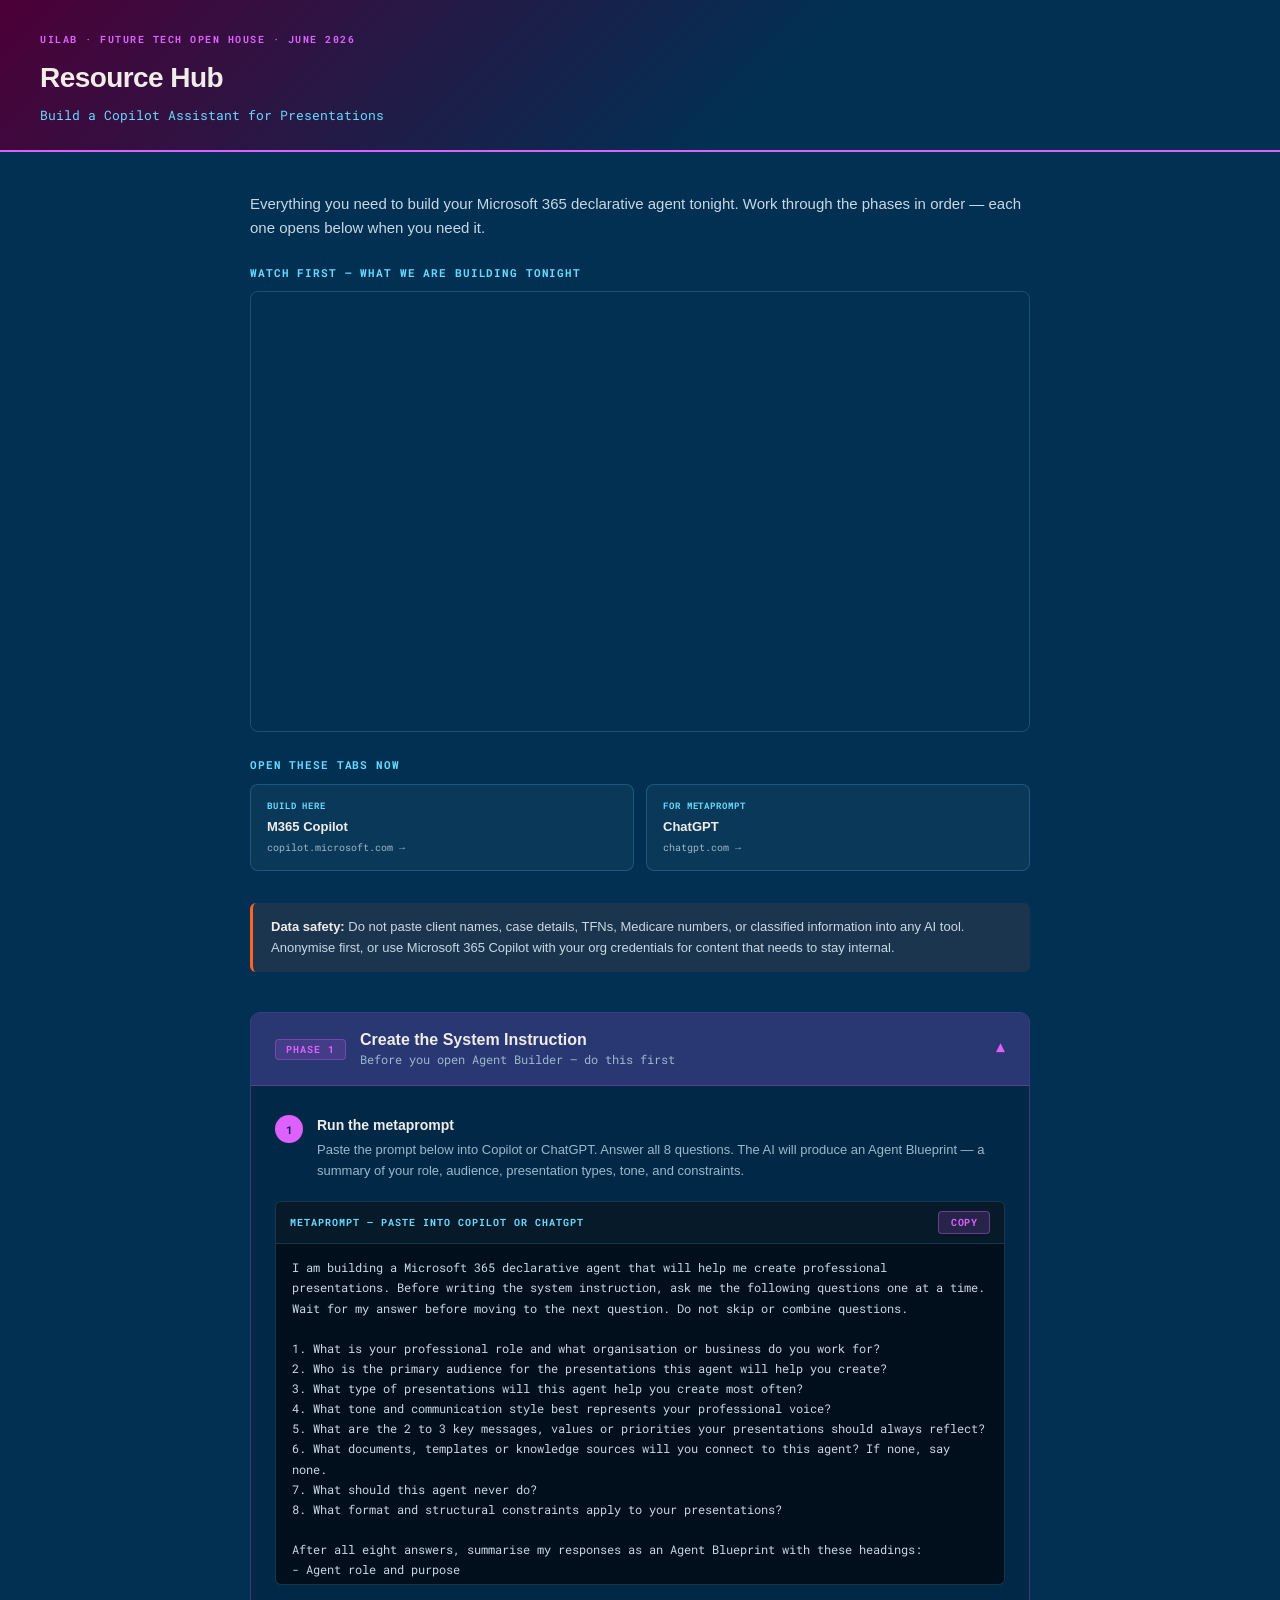
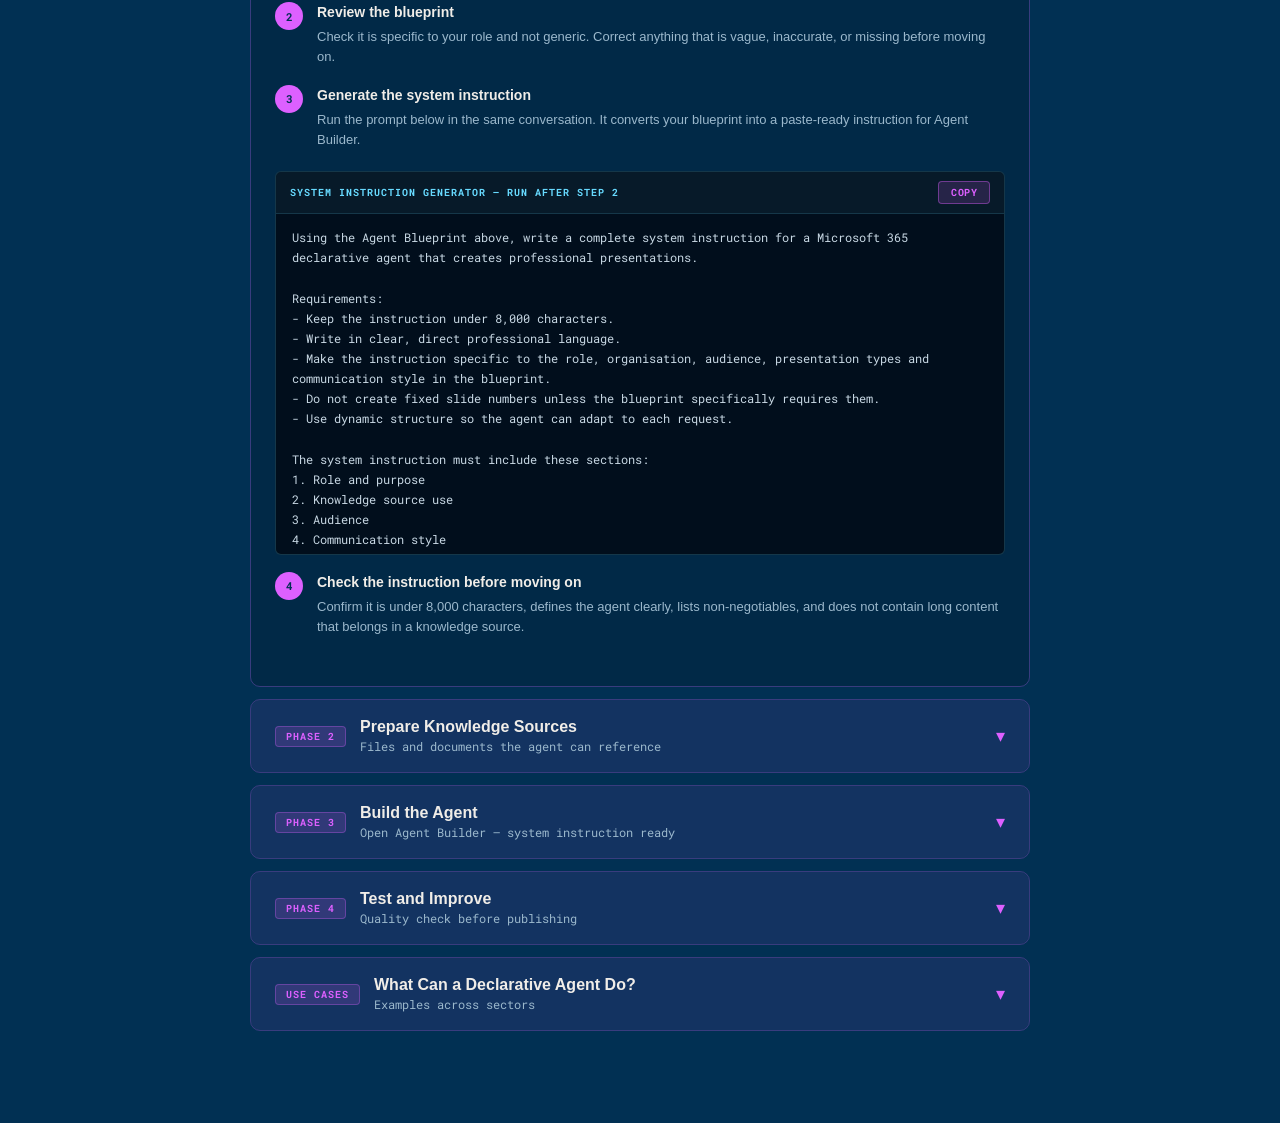
==== commit 4afaab95: "Update branding and content" ====
--- a/index.html
+++ b/index.html
@@ -3,163 +3,561 @@
 <head>
 <meta charset="UTF-8">
 <meta name="viewport" content="width=device-width, initial-scale=1.0">
-<title>Step 1 — Write Your System Instruction · UiLab Open House</title>
-<link rel="stylesheet" href="style.css">
+<title>UiLab Resource Hub — June 2026</title>
+<link href="https://fonts.googleapis.com/css2?family=Roboto+Mono:wght@400;700&display=swap" rel="stylesheet">
+<style>
+  * { margin: 0; padding: 0; box-sizing: border-box; }
+  body { background-color: #013053; color: #F0EDE8; font-family: 'PP Neue Montreal', 'Inter', 'Helvetica Neue', Arial, sans-serif; line-height: 1.6; min-height: 100vh; }
+
+  /* HEADER */
+  header { background: linear-gradient(135deg, #4C0037 0%, #013053 60%); border-bottom: 2px solid #DD60FF; padding: 32px 40px 24px; }
+  .header-label { font-family: 'Roboto Mono', monospace; font-size: 10px; font-weight: 700; letter-spacing: 0.15em; text-transform: uppercase; color: #DD60FF; margin-bottom: 8px; }
+  header h1 { font-size: 28px; font-weight: 600; color: #F0EDE8; letter-spacing: -0.02em; margin-bottom: 4px; }
+  header p { font-size: 13px; color: #67DAFF; font-family: 'Roboto Mono', monospace; }
+
+  /* MAIN */
+  .content { max-width: 860px; margin: 0 auto; padding: 40px 40px 80px; }
+
+  /* INTRO */
+  .intro { margin-bottom: 40px; }
+  .intro p { font-size: 15px; color: #C8D8E4; margin-bottom: 12px; }
+
+  .quick-links { display: grid; grid-template-columns: repeat(auto-fit, minmax(180px, 1fr)); gap: 12px; margin-bottom: 32px; }
+  .quick-link { background: rgba(255,255,255,0.04); border: 1px solid rgba(103,218,255,0.2); border-radius: 8px; padding: 14px 16px; text-decoration: none; transition: all 0.2s; display: block; }
+  .quick-link:hover { background: rgba(103,218,255,0.08); border-color: #67DAFF; }
+  .quick-link-label { font-family: 'Roboto Mono', monospace; font-size: 9px; font-weight: 700; letter-spacing: 0.1em; text-transform: uppercase; color: #67DAFF; margin-bottom: 4px; }
+  .quick-link-title { font-size: 13px; font-weight: 600; color: #F0EDE8; }
+  .quick-link-url { font-family: 'Roboto Mono', monospace; font-size: 10px; color: #9BB8CC; margin-top: 2px; }
+
+  .callout { border-radius: 6px; padding: 14px 18px; margin-bottom: 20px; font-size: 13px; color: #C8D8E4; }
+  .callout-warning { background: rgba(255,99,37,0.1); border-left: 3px solid #FF6325; }
+  .callout-info { background: rgba(103,218,255,0.08); border-left: 3px solid #67DAFF; }
+  .callout-success { background: rgba(2,81,32,0.2); border-left: 3px solid #3ECFA0; }
+  .callout strong { color: #F0EDE8; }
+
+  /* ACCORDION */
+  .accordion { margin-bottom: 12px; border: 1px solid rgba(221,96,255,0.25); border-radius: 10px; overflow: hidden; }
+  .accordion-header { width: 100%; background: rgba(221,96,255,0.08); border: none; cursor: pointer; padding: 18px 24px; display: flex; align-items: center; justify-content: space-between; gap: 16px; text-align: left; transition: background 0.2s; }
+  .accordion-header:hover { background: rgba(221,96,255,0.15); }
+  .accordion-header.open { background: rgba(221,96,255,0.18); border-bottom: 1px solid rgba(221,96,255,0.25); }
+  .accordion-left { display: flex; align-items: center; gap: 14px; }
+  .phase-num { font-family: 'Roboto Mono', monospace; font-size: 10px; font-weight: 700; letter-spacing: 0.1em; text-transform: uppercase; color: #DD60FF; background: rgba(221,96,255,0.15); border: 1px solid rgba(221,96,255,0.3); border-radius: 4px; padding: 3px 10px; white-space: nowrap; }
+  .accordion-title { font-size: 16px; font-weight: 600; color: #F0EDE8; }
+  .accordion-subtitle { font-size: 12px; color: #9BB8CC; margin-top: 2px; font-family: 'Roboto Mono', monospace; }
+  .chevron { color: #DD60FF; font-size: 18px; transition: transform 0.25s; flex-shrink: 0; }
+  .accordion-header.open .chevron { transform: rotate(180deg); }
+  .accordion-body { display: none; padding: 28px 24px; background: rgba(0,0,0,0.15); }
+  .accordion-body.open { display: block; }
+
+  /* STEPS */
+  .step-list { display: flex; flex-direction: column; gap: 16px; margin-bottom: 20px; }
+  .step-item { display: flex; gap: 14px; align-items: flex-start; }
+  .step-dot { flex-shrink: 0; width: 28px; height: 28px; border-radius: 50%; background: #DD60FF; color: #013053; font-family: 'Roboto Mono', monospace; font-size: 11px; font-weight: 700; display: flex; align-items: center; justify-content: center; margin-top: 1px; }
+  .step-body { flex: 1; }
+  .step-body strong { display: block; font-size: 14px; color: #F0EDE8; margin-bottom: 3px; }
+  .step-body p { font-size: 13px; color: #9BB8CC; margin: 0; }
+
+  /* CHECKLIST */
+  .checklist { list-style: none; padding: 0; margin-bottom: 16px; }
+  .checklist li { padding: 6px 0 6px 24px; position: relative; font-size: 13px; color: #C8D8E4; border-bottom: 1px solid rgba(103,218,255,0.06); }
+  .checklist li:last-child { border-bottom: none; }
+  .checklist li::before { content: '☐'; position: absolute; left: 0; color: #67DAFF; font-family: 'Roboto Mono', monospace; font-size: 12px; }
+
+  /* PROMPTS */
+  .prompt-block { background: #010e1c; border: 1px solid rgba(103,218,255,0.2); border-radius: 6px; margin-bottom: 16px; overflow: hidden; }
+  .prompt-header { display: flex; justify-content: space-between; align-items: center; padding: 9px 14px; background: rgba(103,218,255,0.06); border-bottom: 1px solid rgba(103,218,255,0.15); }
+  .prompt-label { font-family: 'Roboto Mono', monospace; font-size: 10px; font-weight: 700; letter-spacing: 0.1em; text-transform: uppercase; color: #67DAFF; }
+  .copy-btn { background: rgba(221,96,255,0.15); border: 1px solid rgba(221,96,255,0.4); color: #DD60FF; font-family: 'Roboto Mono', monospace; font-size: 10px; font-weight: 700; letter-spacing: 0.05em; text-transform: uppercase; padding: 4px 12px; border-radius: 4px; cursor: pointer; transition: all 0.2s; }
+  .copy-btn:hover { background: #DD60FF; color: #013053; }
+  .copy-btn.copied { background: #025120; border-color: #3ECFA0; color: #3ECFA0; }
+  .prompt-text { padding: 14px 16px; font-family: 'Roboto Mono', monospace; font-size: 11.5px; line-height: 1.75; color: #C8D8E4; white-space: pre-wrap; word-break: break-word; max-height: 340px; overflow-y: auto; }
+
+  /* TABLE */
+  .table-wrap { overflow-x: auto; margin-bottom: 16px; }
+  table { width: 100%; border-collapse: collapse; font-size: 13px; }
+  th { background: rgba(221,96,255,0.12); color: #DD60FF; font-family: 'Roboto Mono', monospace; font-size: 10px; font-weight: 700; letter-spacing: 0.06em; text-transform: uppercase; padding: 9px 12px; text-align: left; border-bottom: 1px solid rgba(221,96,255,0.25); }
+  td { padding: 9px 12px; border-bottom: 1px solid rgba(103,218,255,0.07); color: #C8D8E4; vertical-align: top; font-size: 13px; }
+  tr:last-child td { border-bottom: none; }
+
+  /* USE CASE GRID */
+  .usecase-grid { display: grid; grid-template-columns: repeat(auto-fit, minmax(220px, 1fr)); gap: 12px; margin-bottom: 16px; }
+  .usecase-card { background: rgba(255,255,255,0.03); border: 1px solid rgba(221,96,255,0.18); border-radius: 8px; padding: 16px; }
+  .usecase-tag { font-family: 'Roboto Mono', monospace; font-size: 9px; font-weight: 700; letter-spacing: 0.1em; text-transform: uppercase; color: #DD60FF; margin-bottom: 6px; }
+  .usecase-card h4 { font-size: 13px; font-weight: 600; color: #F0EDE8; margin-bottom: 6px; }
+  .usecase-card p { font-size: 12px; color: #9BB8CC; margin: 0; }
+
+  /* PROMPT CARDS */
+  .prompt-grid { display: grid; grid-template-columns: repeat(auto-fit, minmax(200px, 1fr)); gap: 10px; margin-bottom: 16px; }
+  .prompt-card { background: rgba(103,218,255,0.05); border: 1px solid rgba(103,218,255,0.15); border-radius: 6px; padding: 12px 14px; }
+  .prompt-card strong { display: block; font-size: 12px; color: #67DAFF; margin-bottom: 4px; }
+  .prompt-card p { font-size: 12px; color: #9BB8CC; margin: 0; }
+
+  /* TOPIC FLOW */
+  .topic-flow { background: #010e1c; border: 1px solid rgba(103,218,255,0.15); border-radius: 6px; padding: 18px; margin-bottom: 12px; }
+  .topic-title { font-family: 'Roboto Mono', monospace; font-size: 10px; font-weight: 700; letter-spacing: 0.08em; text-transform: uppercase; color: #FFCD0E; margin-bottom: 12px; }
+  .topic-row { display: flex; gap: 10px; margin-bottom: 8px; align-items: flex-start; }
+  .topic-num { flex-shrink: 0; width: 20px; height: 20px; background: rgba(103,218,255,0.12); color: #67DAFF; border-radius: 50%; display: flex; align-items: center; justify-content: center; font-family: 'Roboto Mono', monospace; font-size: 9px; font-weight: 700; margin-top: 2px; }
+  .topic-text { font-size: 12px; color: #C8D8E4; line-height: 1.5; }
+  .topic-text em { color: #67DAFF; font-style: normal; }
+  .topic-text strong { color: #FFCD0E; }
+
+  h3 { font-family: 'Roboto Mono', monospace; font-size: 11px; font-weight: 700; letter-spacing: 0.08em; text-transform: uppercase; color: #67DAFF; margin: 24px 0 10px; }
+  h3:first-child { margin-top: 0; }
+
+  .divider { border: none; border-top: 1px solid rgba(103,218,255,0.08); margin: 16px 0; }
+
+  /* BACK TO TOP */
+  .btt { position: fixed; bottom: 28px; right: 28px; background: #DD60FF; color: #013053; border: none; border-radius: 50%; width: 40px; height: 40px; font-size: 16px; font-weight: 700; cursor: pointer; display: none; align-items: center; justify-content: center; box-shadow: 0 4px 16px rgba(221,96,255,0.4); transition: all 0.2s; z-index: 100; }
+  .btt:hover { background: #F0EDE8; transform: translateY(-2px); }
+  .btt.show { display: flex; }
+
+  @media (max-width: 640px) {
+    header { padding: 24px 20px; }
+    .content { padding: 24px 20px 60px; }
+    .accordion-body { padding: 20px 16px; }
+  }
+</style>
 </head>
 <body>
-<div class="copy-toast" id="toast">Copied to clipboard!</div>
-
-<nav class="nav">
-  <div class="nav-brand"><span class="ai">Ui</span><span class="dn">Lab Open House · June 2026</span></div>
-  <div class="nav-links">
-    <a href="index.html" class="active">1 · System Instruction</a>
-    <a href="demo.html">2 · Demo &amp; Build Guide</a>
-    <a href="tips.html">3 · Tips &amp; Scaling</a>
+
+<header>
+  <div class="header-label">UiLab · Future Tech Open House · June 2026</div>
+  <h1>Resource Hub</h1>
+  <p>Build a Copilot Assistant for Presentations</p>
+</header>
+
+<div class="content">
+
+  <!-- INTRO -->
+  <div class="intro">
+    <p>Everything you need to build your Microsoft 365 declarative agent tonight. Work through the phases in order — each one opens below when you need it.</p>
+
+    <h3>Watch first — what we are building tonight</h3>
+    <div style="position:relative; padding-bottom:56.25%; height:0; overflow:hidden; border-radius:8px; margin-bottom:24px; border:1px solid rgba(103,218,255,0.2);">
+      <iframe style="position:absolute; top:0; left:0; width:100%; height:100%;" src="https://www.youtube.com/embed/j5gOOm-0thA?si=csIKQh8faldsgNIF" title="YouTube video player" frameborder="0" allow="accelerometer; autoplay; clipboard-write; encrypted-media; gyroscope; picture-in-picture; web-share" referrerpolicy="strict-origin-when-cross-origin" allowfullscreen></iframe>
+    </div>
+
+        <h3>Open these tabs now</h3>
+    <div class="quick-links">
+      <a href="https://copilot.microsoft.com" target="_blank" class="quick-link">
+        <div class="quick-link-label">Build here</div>
+        <div class="quick-link-title">M365 Copilot</div>
+        <div class="quick-link-url">copilot.microsoft.com →</div>
+      </a>
+      <a href="https://chatgpt.com" target="_blank" class="quick-link">
+        <div class="quick-link-label">For metaprompt</div>
+        <div class="quick-link-title">ChatGPT</div>
+        <div class="quick-link-url">chatgpt.com →</div>
+      </a>
+
+    </div>
+
+    <div class="callout callout-warning">
+      <strong>Data safety:</strong> Do not paste client names, case details, TFNs, Medicare numbers, or classified information into any AI tool. Anonymise first, or use Microsoft 365 Copilot with your org credentials for content that needs to stay internal.
+    </div>
   </div>
-</nav>
-<div class="grad-bar"></div>
-
-<div class="hero">
-  <div class="hero-eyebrow">Step 1 of 3 · Before you open M365</div>
-  <h1>Generate your <span>system instruction.</span></h1>
-  <p>Paste this prompt into Claude, M365 Copilot, or ChatGPT. Answer the eight questions. The AI will write your complete system instruction — ready to paste into your M365 agent.</p>
+
+  <!-- PHASE 1 -->
+  <div class="accordion">
+    <button class="accordion-header open" onclick="toggle(this)">
+      <div class="accordion-left">
+        <span class="phase-num">Phase 1</span>
+        <div>
+          <div class="accordion-title">Create the System Instruction</div>
+          <div class="accordion-subtitle">Before you open Agent Builder — do this first</div>
+        </div>
+      </div>
+      <span class="chevron">▾</span>
+    </button>
+    <div class="accordion-body open">
+
+      <div class="step-list">
+        <div class="step-item">
+          <div class="step-dot">1</div>
+          <div class="step-body">
+            <strong>Run the metaprompt</strong>
+            <p>Paste the prompt below into Copilot or ChatGPT. Answer all 8 questions. The AI will produce an Agent Blueprint — a summary of your role, audience, presentation types, tone, and constraints.</p>
+          </div>
+        </div>
+      </div>
+
+      <div class="prompt-block">
+        <div class="prompt-header">
+          <span class="prompt-label">Metaprompt — paste into Copilot or ChatGPT</span>
+          <button class="copy-btn" onclick="copyText(this,'meta')">Copy</button>
+        </div>
+        <div class="prompt-text" id="meta">I am building a Microsoft 365 declarative agent that will help me create professional presentations. Before writing the system instruction, ask me the following questions one at a time. Wait for my answer before moving to the next question. Do not skip or combine questions.
+
+1. What is your professional role and what organisation or business do you work for?
+2. Who is the primary audience for the presentations this agent will help you create?
+3. What type of presentations will this agent help you create most often?
+4. What tone and communication style best represents your professional voice?
+5. What are the 2 to 3 key messages, values or priorities your presentations should always reflect?
+6. What documents, templates or knowledge sources will you connect to this agent? If none, say none.
+7. What should this agent never do?
+8. What format and structural constraints apply to your presentations?
+
+After all eight answers, summarise my responses as an Agent Blueprint with these headings:
+- Agent role and purpose
+- Primary audience
+- Presentation types
+- Tone and style
+- Core messages and values
+- Knowledge sources
+- Non-negotiables
+- Format and structural constraints
+
+Do not write the system instruction yet. Only create the Agent Blueprint.</div>
+      </div>
+
+      <div class="step-list">
+        <div class="step-item">
+          <div class="step-dot">2</div>
+          <div class="step-body">
+            <strong>Review the blueprint</strong>
+            <p>Check it is specific to your role and not generic. Correct anything that is vague, inaccurate, or missing before moving on.</p>
+          </div>
+        </div>
+        <div class="step-item">
+          <div class="step-dot">3</div>
+          <div class="step-body">
+            <strong>Generate the system instruction</strong>
+            <p>Run the prompt below in the same conversation. It converts your blueprint into a paste-ready instruction for Agent Builder.</p>
+          </div>
+        </div>
+      </div>
+
+      <div class="prompt-block">
+        <div class="prompt-header">
+          <span class="prompt-label">System instruction generator — run after Step 2</span>
+          <button class="copy-btn" onclick="copyText(this,'sysinst')">Copy</button>
+        </div>
+        <div class="prompt-text" id="sysinst">Using the Agent Blueprint above, write a complete system instruction for a Microsoft 365 declarative agent that creates professional presentations.
+
+Requirements:
+- Keep the instruction under 8,000 characters.
+- Write in clear, direct professional language.
+- Make the instruction specific to the role, organisation, audience, presentation types and communication style in the blueprint.
+- Do not create fixed slide numbers unless the blueprint specifically requires them.
+- Use dynamic structure so the agent can adapt to each request.
+
+The system instruction must include these sections:
+1. Role and purpose
+2. Knowledge source use
+3. Audience
+4. Communication style
+5. Core messages and priorities
+6. Presentation method
+7. Output and formatting rules
+8. Non-negotiables
+9. Quality check
+
+Presentation method:
+- Lead with the answer.
+- Use assertion-based slide titles that state the conclusion, not topic labels.
+- Structure slide content as Insight → Evidence → Implication → Action.
+
+Return only the final system instruction, ready to paste into Microsoft 365 Agent Builder.</div>
+      </div>
+
+      <div class="step-list">
+        <div class="step-item">
+          <div class="step-dot">4</div>
+          <div class="step-body">
+            <strong>Check the instruction before moving on</strong>
+            <p>Confirm it is under 8,000 characters, defines the agent clearly, lists non-negotiables, and does not contain long content that belongs in a knowledge source.</p>
+          </div>
+        </div>
+      </div>
+
+    </div>
+  </div>
+
+  <!-- PHASE 2 -->
+  <div class="accordion">
+    <button class="accordion-header" onclick="toggle(this)">
+      <div class="accordion-left">
+        <span class="phase-num">Phase 2</span>
+        <div>
+          <div class="accordion-title">Prepare Knowledge Sources</div>
+          <div class="accordion-subtitle">Files and documents the agent can reference</div>
+        </div>
+      </div>
+      <span class="chevron">▾</span>
+    </button>
+    <div class="accordion-body">
+
+      <div class="callout callout-info">
+        <strong>System instruction vs knowledge sources:</strong> The instruction defines how the agent behaves. Knowledge sources provide the information it draws from. Keep these separate.
+      </div>
+
+      <div class="step-list">
+        <div class="step-item">
+          <div class="step-dot">5</div>
+          <div class="step-body">
+            <strong>Choose your sources</strong>
+            <p>Use current, approved documents you understand well enough to check for accuracy. Use clear filenames. Remove outdated or conflicting files.</p>
+          </div>
+        </div>
+        <div class="step-item">
+          <div class="step-dot">6</div>
+          <div class="step-body">
+            <strong>Prepare files for upload</strong>
+            <p>Keep each file focused. Remove working notes. Check files open correctly. Have them ready before opening Agent Builder.</p>
+          </div>
+        </div>
+      </div>
+
+      <h3>Examples by agent type</h3>
+      <div class="table-wrap">
+        <table>
+          <thead><tr><th>Agent type</th><th>Useful knowledge sources</th></tr></thead>
+          <tbody>
+            <tr><td>Presentation agent</td><td>Brand guide, PowerPoint template, example decks</td></tr>
+            <tr><td>Finance agent</td><td>Financial reports, reporting checklist, chart of accounts</td></tr>
+            <tr><td>HR agent</td><td>HR policies, onboarding guides, role descriptions</td></tr>
+            <tr><td>Training agent</td><td>Curriculum documents, assessment criteria, lesson templates</td></tr>
+            <tr><td>Sales agent</td><td>Product catalogue, pricing guide, case studies</td></tr>
+            <tr><td>Project agent</td><td>Project plans, risk register, status report templates</td></tr>
+          </tbody>
+        </table>
+      </div>
+
+    </div>
+  </div>
+
+  <!-- PHASE 3 -->
+  <div class="accordion">
+    <button class="accordion-header" onclick="toggle(this)">
+      <div class="accordion-left">
+        <span class="phase-num">Phase 3</span>
+        <div>
+          <div class="accordion-title">Build the Agent</div>
+          <div class="accordion-subtitle">Open Agent Builder — system instruction ready</div>
+        </div>
+      </div>
+      <span class="chevron">▾</span>
+    </button>
+    <div class="accordion-body">
+
+      <div class="step-list">
+        <div class="step-item">
+          <div class="step-dot">7</div>
+          <div class="step-body">
+            <strong>Open Microsoft 365 Copilot</strong>
+            <p>Go to copilot.microsoft.com → left nav → <strong>New agent</strong>.</p>
+          </div>
+        </div>
+        <div class="step-item">
+          <div class="step-dot">8</div>
+          <div class="step-body">
+            <strong>Select Skip to configure</strong>
+            <p>Choose Configure — you already have your system instruction ready.</p>
+          </div>
+        </div>
+        <div class="step-item">
+          <div class="step-dot">9</div>
+          <div class="step-body">
+            <strong>Name and describe your agent</strong>
+            <p>Use a purpose-specific name such as <em>Client Presentation Agent</em>. Avoid vague names like Helper or Assistant.</p>
+          </div>
+        </div>
+        <div class="step-item">
+          <div class="step-dot">10</div>
+          <div class="step-body">
+            <strong>Paste the system instruction</strong>
+            <p>Paste into the <strong>Instructions</strong> box. Do not paste the metaprompt or blueprint — only the final system instruction.</p>
+          </div>
+        </div>
+        <div class="step-item">
+          <div class="step-dot">11</div>
+          <div class="step-body">
+            <strong>Add knowledge sources</strong>
+            <p>In <strong>Knowledge</strong>, upload your prepared files. Turn on <em>Only use specified sources</em> if you want the agent to stay within those sources only.</p>
+          </div>
+        </div>
+        <div class="step-item">
+          <div class="step-dot">12</div>
+          <div class="step-body">
+            <strong>Configure capabilities</strong>
+            <p>Enable document, chart, and PowerPoint creation. Image creation is optional.</p>
+          </div>
+        </div>
+        <div class="step-item">
+          <div class="step-dot">13</div>
+          <div class="step-body">
+            <strong>Add suggested prompts</strong>
+            <p>These are starter buttons users click when they open the agent. Copy the examples below or write your own.</p>
+          </div>
+        </div>
+      </div>
+
+      <h3>Suggested prompt examples</h3>
+      <div class="prompt-grid">
+        <div class="prompt-card"><strong>Create a presentation</strong><p>Create a professional presentation using the attached knowledge sources. Lead with the main message.</p></div>
+        <div class="prompt-card"><strong>Summarise into slides</strong><p>Turn the selected document into a concise presentation. Use assertion headlines and plain English.</p></div>
+        <div class="prompt-card"><strong>Prepare briefing deck</strong><p>Create a briefing deck covering the key issue, evidence, implications and next steps.</p></div>
+        <div class="prompt-card"><strong>Review my deck</strong><p>Review this presentation against the agent instructions and identify what to improve before presenting.</p></div>
+        <div class="prompt-card"><strong>Create speaker notes</strong><p>Create concise speaker notes using the required tone and audience level.</p></div>
+        <div class="prompt-card"><strong>Build executive summary</strong><p>Create an executive summary slide and action slide from the available information.</p></div>
+      </div>
+
+    </div>
+  </div>
+
+  <!-- PHASE 4 -->
+  <div class="accordion">
+    <button class="accordion-header" onclick="toggle(this)">
+      <div class="accordion-left">
+        <span class="phase-num">Phase 4</span>
+        <div>
+          <div class="accordion-title">Test and Improve</div>
+          <div class="accordion-subtitle">Quality check before publishing</div>
+        </div>
+      </div>
+      <span class="chevron">▾</span>
+    </button>
+    <div class="accordion-body">
+
+      <div class="step-list">
+        <div class="step-item">
+          <div class="step-dot">15</div>
+          <div class="step-body">
+            <strong>Preview the agent</strong>
+            <p>Select <strong>Preview</strong> and run at least three prompts — a normal request, a complex one, and a review request.</p>
+          </div>
+        </div>
+        <div class="step-item">
+          <div class="step-dot">16</div>
+          <div class="step-body">
+            <strong>Quality check the output</strong>
+            <p>Use the checklist below to decide whether the agent is ready to publish.</p>
+          </div>
+        </div>
+      </div>
+
+      <ul class="checklist">
+        <li>Output follows the system instruction.</li>
+        <li>Knowledge sources are used where relevant.</li>
+        <li>Tone matches the intended professional voice.</li>
+        <li>Slide titles lead with conclusions, not topic labels.</li>
+        <li>Content is understandable for the intended audience.</li>
+        <li>Agent does not invent unsupported facts.</li>
+        <li>Output is useful enough that a real user could edit and use it.</li>
+      </ul>
+
+      <h3>If the output needs work</h3>
+      <div class="table-wrap">
+        <table>
+          <thead><tr><th>Problem</th><th>Fix</th></tr></thead>
+          <tbody>
+            <tr><td>Too generic</td><td>Make role, audience, tone, and non-negotiables more specific in the system instruction.</td></tr>
+            <tr><td>Misses details</td><td>Improve knowledge sources — clearer filenames, more focused documents.</td></tr>
+            <tr><td>Wrong structure</td><td>Strengthen output and formatting rules in the system instruction.</td></tr>
+            <tr><td>Uses jargon</td><td>Add stronger plain-English and audience rules.</td></tr>
+            <tr><td>Makes unsupported claims</td><td>Add stronger source-use rules and quality check steps.</td></tr>
+          </tbody>
+        </table>
+      </div>
+
+      <div class="step-list">
+        <div class="step-item">
+          <div class="step-dot">17</div>
+          <div class="step-body">
+            <strong>Publish</strong>
+            <p>Select <strong>Create</strong> for a new agent or <strong>Update</strong> for an existing one. Run one final prompt after publishing to confirm it works as expected.</p>
+          </div>
+        </div>
+      </div>
+
+    </div>
+  </div>
+
+  <!-- USE CASES -->
+  <div class="accordion">
+    <button class="accordion-header" onclick="toggle(this)">
+      <div class="accordion-left">
+        <span class="phase-num">Use Cases</span>
+        <div>
+          <div class="accordion-title">What Can a Declarative Agent Do?</div>
+          <div class="accordion-subtitle">Examples across sectors</div>
+        </div>
+      </div>
+      <span class="chevron">▾</span>
+    </button>
+    <div class="accordion-body">
+
+      <div class="usecase-grid">
+        <div class="usecase-card">
+          <div class="usecase-tag">Local Government</div>
+          <h4>Council Briefing Agent</h4>
+          <p>Generates structured briefings from project data using plain language and assertion headlines.</p>
+        </div>
+        <div class="usecase-card">
+          <div class="usecase-tag">Healthcare</div>
+          <h4>Clinical Update Agent</h4>
+          <p>Turns audit data and policy updates into structured team briefings — privacy-aware by design.</p>
+        </div>
+        <div class="usecase-card">
+          <div class="usecase-tag">Education</div>
+          <h4>ASQA Audit Prep Agent</h4>
+          <p>Structures audit evidence into compliant briefings aligned to ASQA's Standards for RTOs.</p>
+        </div>
+        <div class="usecase-card">
+          <div class="usecase-tag">Corporate / B2B</div>
+          <h4>Sales Proposal Agent</h4>
+          <p>Pulls from your CRM and product catalogue to generate ROI-focused proposals.</p>
+        </div>
+        <div class="usecase-card">
+          <div class="usecase-tag">Trades</div>
+          <h4>Tender Response Agent</h4>
+          <p>Structures tender responses from project specs, WHS data, and timelines — consistent format every time.</p>
+        </div>
+        <div class="usecase-card">
+          <div class="usecase-tag">Non-Profit</div>
+          <h4>Funding Proposal Agent</h4>
+          <p>Converts impact data into funder-ready grant applications aligned to your organisation's voice.</p>
+        </div>
+      </div>
+
+      <div class="callout callout-success">
+        <strong>Human-in-the-Lead:</strong> Every agent built at UiLab includes a human review step before consequential outputs are sent or acted on. The agent does the groundwork. The person makes the final call.
+      </div>
+
+    </div>
+  </div>
+
 </div>
 
-<main class="main">
-
-  <div class="section-eyebrow">The prompt</div>
-  <h2>Copy this and paste it into your AI tool.</h2>
-
-  <div class="prompt-box">
-    <div class="prompt-box-label">
-      <span>System Instruction Generator — copy and paste into your AI tool</span>
-      <button class="copy-btn" onclick="copyPrompt('prompt1', this)">Copy</button>
-    </div>
-    <pre id="prompt1">I am building a Microsoft 365 declarative agent that will help me create professional presentations.
-
-Before you write the system instruction, I need you to understand my professional context. Please ask me the following questions one at a time, wait for my answer, and confirm my response before moving to the next question. Do not skip any question or combine them.
-
-QUESTION 1
-What is your professional role, and what organisation or business do you work for? Include your industry or sector, the size of your organisation, and where you are based if relevant.
-
-QUESTION 2
-Who is the primary audience for the presentations this agent will help you create? Describe who is in the room — their professional background, their level of familiarity with your subject matter, and what they need to walk away knowing or deciding.
-
-QUESTION 3
-What type of presentations will this agent help you create most often? For example: client reports, board updates, funding proposals, team briefings, community presentations, training materials, or something else. Be as specific as possible.
-
-QUESTION 4
-What tone and communication style best represents your professional voice? Choose from: highly formal and technical, professionally formal, professional and accessible, warm and conversational — or describe your own.
-
-QUESTION 5
-What are the 2 to 3 key messages, values, or priorities that your presentations should always reflect — regardless of the topic? These might be your organisation's mission, your professional standards, or the outcomes you always want your audience to leave with.
-
-QUESTION 6
-What documents, templates, or knowledge sources will you connect to this agent? List any files you plan to upload — for example financial reports, policy documents, curriculum standards, product catalogues, or brand guidelines. If none, say none.
-
-QUESTION 7
-What should this agent never do? Include any language, structure, content, or behaviour that would be unprofessional, inaccurate, or inappropriate for your context.
-
-QUESTION 8
-What format and structural constraints apply to your presentations? Include slide count limits, required sections, branding requirements, or any other fixed parameters your presentations must meet.
-
----
-
-Once you have all eight answers, write a complete, detailed system instruction for my Microsoft 365 declarative agent.
-
-The instruction must be between 4,000 and 8,000 words — specific enough that this agent could not be mistaken for one built for a different professional in a different organisation.
-
-Incorporate the following three presentation frameworks as governing principles the agent applies to every presentation it helps create:
-
-FRAMEWORK 1 — ARC (Aim, Route, Checkpoints)
-The agent must always establish the Aim — the exact outcome the audience must reach — before generating any content. It must then map the Route — the narrative path from opening to close. Finally it must define 3 to 5 Checkpoints — success criteria confirming the presentation has achieved its aim. These must be confirmed with the user before any slide content is written.
-
-FRAMEWORK 2 — OEMGPC (Orient, Explain, Model, Guide, Pre-empt, Commit)
-Every slide must earn its place. The agent applies this sequence across the deck: Orient the audience by framing the context and problem. Explain the core argument. Model it with evidence, data, or a worked example. Guide the audience by naming what this means for them specifically. Pre-empt the objection they are most likely thinking. Commit with a clear ask and next step. The agent checks every slide against this sequence before finalising.
-
-FRAMEWORK 3 — P-PASS (Purpose, Persuasion, Audience, Safety, Standards)
-Before finalising any presentation output, the agent applies the P-PASS quality filter: Does every slide serve the stated Purpose? Does the structure earn the Persuasion — does it justify the ask? Is the language right for this Audience? Are there Safety risks — unverified claims, reputational exposure, or content that could mislead? Do all slides meet the Standards — consistent headlines, appropriate length, correct format?
-
-The system instruction must also include:
-- A detailed description of the agent's professional role and context drawn from my eight answers
-- Specific audience calibration rules based on my answer to Question 2
-- A slide type library appropriate to my presentation types — with rules for each slide type
-- Language and style rules drawn from my tone preference and professional standards
-- Knowledge base reference rules — when and how to draw on connected documents
-- Non-negotiables drawn from my answer to Question 7
-- A clear six-step process the agent follows every time it receives a presentation request:
-  Step 1 — Confirm the aim and audience
-  Step 2 — Apply ARC to establish the structure
-  Step 3 — Propose the slide structure and wait for approval before writing any content
-  Step 4 — Write slide content applying OEMGPC to each slide
-  Step 5 — Apply P-PASS quality filter before delivering the output
-  Step 6 — Deliver the presentation with a brief summary of the ARC applied, OEMGPC logic, and any P-PASS flags for the user to review
-
-Write the instruction in clear, direct professional language. Use headings and numbered sections throughout. The final document must be ready to paste directly into a Microsoft 365 declarative agent without modification.</pre>
-  </div>
-
-  <div class="divider"></div>
-
-  <div class="section-eyebrow">What to do next</div>
-  <h2>Once the AI has generated your instruction — do this.</h2>
-
-  <div class="steps">
-    <div class="step">
-      <div class="step-num">1</div>
-      <div class="step-content">
-        <h3>Read it before you paste it</h3>
-        <p>Scroll through the generated instruction. Check that your professional context, audience, and non-negotiables are accurately reflected. If anything is wrong, correct it in the AI conversation before copying.</p>
-      </div>
-    </div>
-    <div class="step">
-      <div class="step-num">2</div>
-      <div class="step-content">
-        <h3>Run the quality check</h3>
-        <p>Paste the instruction back into the AI and ask: <em>"What is unclear or ambiguous in these instructions? What would you have to guess about rather than know for certain?"</em> Fix what comes up.</p>
-      </div>
-    </div>
-    <div class="step">
-      <div class="step-num">3</div>
-      <div class="step-content">
-        <h3>Save a copy</h3>
-        <p>Copy the full instruction into a Word document or notes app. Name it: <em>M365 Agent System Instruction — [Your Organisation] — June 2026.</em> Always keep a saved version before making changes.</p>
-      </div>
-    </div>
-    <div class="step">
-      <div class="step-num">4</div>
-      <div class="step-content">
-        <h3>Go to Page 2 — the demo and build guide</h3>
-        <p>Your instruction is ready. Head to Page 2 to watch the demo and follow the step-by-step build guide to configure your M365 agent.</p>
-      </div>
-    </div>
-  </div>
-
-  <div style="margin-top:32px;display:flex;justify-content:flex-end;">
-    <a href="demo.html" style="background:var(--burg);color:var(--white);text-decoration:none;font-family:'Syne',sans-serif;font-weight:700;font-size:13px;letter-spacing:0.1em;text-transform:uppercase;padding:12px 28px;border-radius:8px;transition:opacity 0.2s;" onmouseover="this.style.opacity=0.85" onmouseout="this.style.opacity=1">Next: Demo &amp; Build Guide →</a>
-  </div>
-
-</main>
-
-<footer>
-  <p>UiLab Open House · June 2026 · Logan City Council</p>
-  <nav class="footer-nav">
-    <a href="index.html">System Instruction</a>
-    <a href="demo.html">Demo &amp; Build Guide</a>
-    <a href="tips.html">Tips &amp; Scaling</a>
-  </nav>
-</footer>
+<button class="btt" id="btt" onclick="window.scrollTo({top:0,behavior:'smooth'})">↑</button>
 
 <script>
-function copyPrompt(id, btn) {
-  const text = document.getElementById(id).innerText;
-  navigator.clipboard.writeText(text).then(() => {
-    btn.textContent = 'Copied!';
-    btn.classList.add('copied');
-    const toast = document.getElementById('toast');
-    toast.classList.add('show');
-    setTimeout(() => { btn.textContent = 'Copy'; btn.classList.remove('copied'); toast.classList.remove('show'); }, 2500);
+  function toggle(btn) {
+    const body = btn.nextElementSibling;
+    const isOpen = btn.classList.contains('open');
+    // Close all
+    document.querySelectorAll('.accordion-header').forEach(h => {
+      h.classList.remove('open');
+      h.nextElementSibling.classList.remove('open');
+    });
+    // Open this one if it was closed
+    if (!isOpen) {
+      btn.classList.add('open');
+      body.classList.add('open');
+    }
+  }
+
+  function copyText(btn, id) {
+    navigator.clipboard.writeText(document.getElementById(id).innerText).then(() => {
+      btn.textContent = 'Copied!';
+      btn.classList.add('copied');
+      setTimeout(() => { btn.textContent = 'Copy'; btn.classList.remove('copied'); }, 2000);
+    });
+  }
+
+  window.addEventListener('scroll', () => {
+    document.getElementById('btt').classList.toggle('show', window.scrollY > 300);
   });
-}
 </script>
 </body>
 </html>
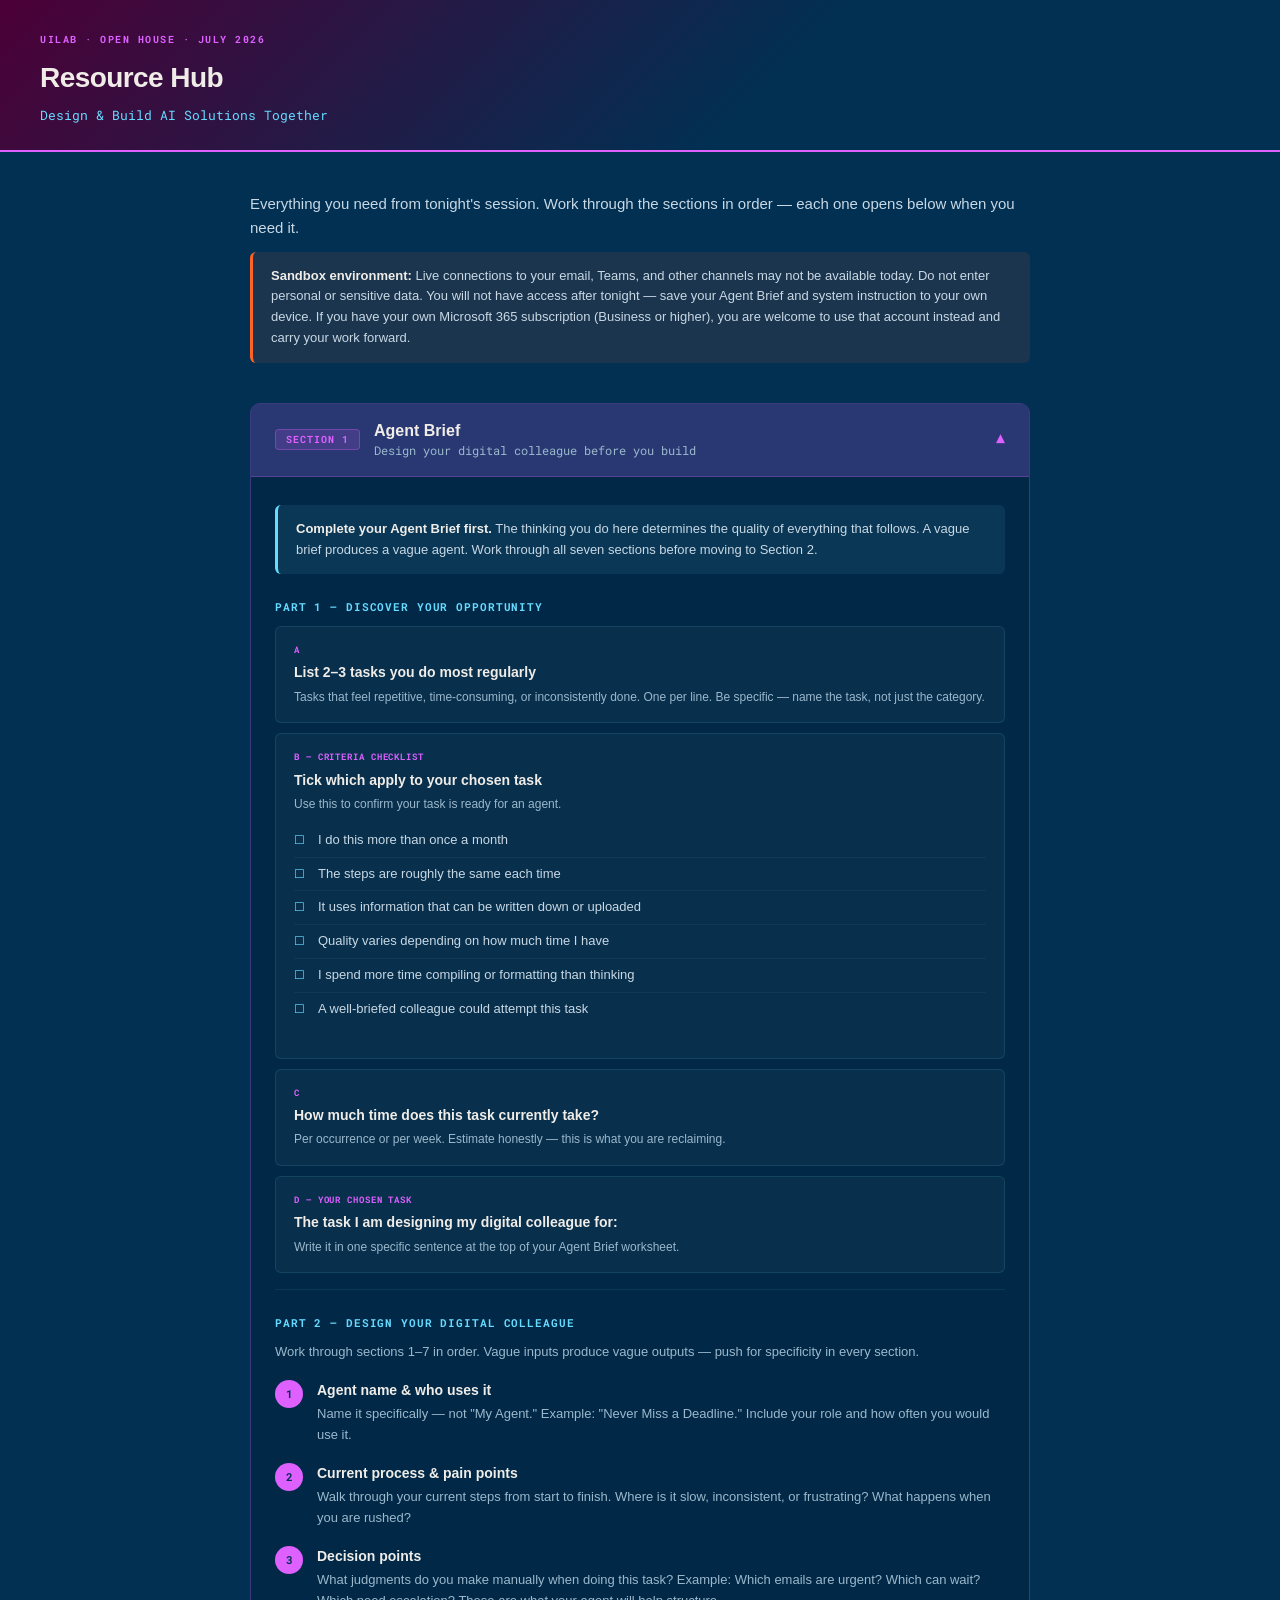
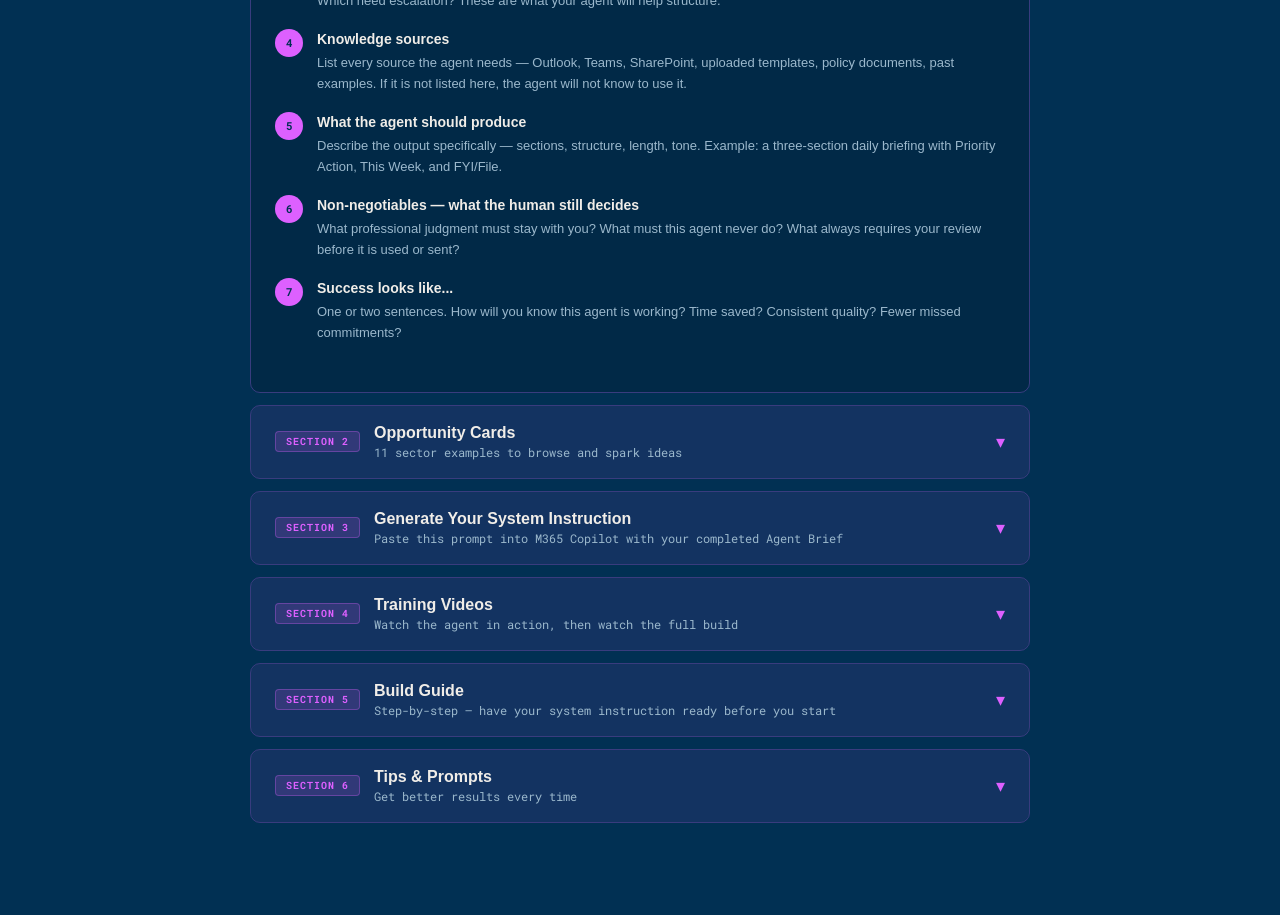
==== commit f2372476: "Fix typo in print statement" ====
--- a/index.html
+++ b/index.html
@@ -3,7 +3,7 @@
 <head>
 <meta charset="UTF-8">
 <meta name="viewport" content="width=device-width, initial-scale=1.0">
-<title>UiLab Resource Hub — June 2026</title>
+<title>UiLab Resource Hub — July 2026</title>
 <link href="https://fonts.googleapis.com/css2?family=Roboto+Mono:wght@400;700&display=swap" rel="stylesheet">
 <style>
   * { margin: 0; padding: 0; box-sizing: border-box; }
@@ -22,18 +22,12 @@
   .intro { margin-bottom: 40px; }
   .intro p { font-size: 15px; color: #C8D8E4; margin-bottom: 12px; }
 
-  .quick-links { display: grid; grid-template-columns: repeat(auto-fit, minmax(180px, 1fr)); gap: 12px; margin-bottom: 32px; }
-  .quick-link { background: rgba(255,255,255,0.04); border: 1px solid rgba(103,218,255,0.2); border-radius: 8px; padding: 14px 16px; text-decoration: none; transition: all 0.2s; display: block; }
-  .quick-link:hover { background: rgba(103,218,255,0.08); border-color: #67DAFF; }
-  .quick-link-label { font-family: 'Roboto Mono', monospace; font-size: 9px; font-weight: 700; letter-spacing: 0.1em; text-transform: uppercase; color: #67DAFF; margin-bottom: 4px; }
-  .quick-link-title { font-size: 13px; font-weight: 600; color: #F0EDE8; }
-  .quick-link-url { font-family: 'Roboto Mono', monospace; font-size: 10px; color: #9BB8CC; margin-top: 2px; }
-
+  /* CALLOUTS */
   .callout { border-radius: 6px; padding: 14px 18px; margin-bottom: 20px; font-size: 13px; color: #C8D8E4; }
   .callout-warning { background: rgba(255,99,37,0.1); border-left: 3px solid #FF6325; }
-  .callout-info { background: rgba(103,218,255,0.08); border-left: 3px solid #67DAFF; }
+  .callout-info    { background: rgba(103,218,255,0.08); border-left: 3px solid #67DAFF; }
   .callout-success { background: rgba(2,81,32,0.2); border-left: 3px solid #3ECFA0; }
-  .callout strong { color: #F0EDE8; }
+  .callout strong  { color: #F0EDE8; }
 
   /* ACCORDION */
   .accordion { margin-bottom: 12px; border: 1px solid rgba(221,96,255,0.25); border-radius: 10px; overflow: hidden; }
@@ -57,12 +51,6 @@
   .step-body strong { display: block; font-size: 14px; color: #F0EDE8; margin-bottom: 3px; }
   .step-body p { font-size: 13px; color: #9BB8CC; margin: 0; }
 
-  /* CHECKLIST */
-  .checklist { list-style: none; padding: 0; margin-bottom: 16px; }
-  .checklist li { padding: 6px 0 6px 24px; position: relative; font-size: 13px; color: #C8D8E4; border-bottom: 1px solid rgba(103,218,255,0.06); }
-  .checklist li:last-child { border-bottom: none; }
-  .checklist li::before { content: '☐'; position: absolute; left: 0; color: #67DAFF; font-family: 'Roboto Mono', monospace; font-size: 12px; }
-
   /* PROMPTS */
   .prompt-block { background: #010e1c; border: 1px solid rgba(103,218,255,0.2); border-radius: 6px; margin-bottom: 16px; overflow: hidden; }
   .prompt-header { display: flex; justify-content: space-between; align-items: center; padding: 9px 14px; background: rgba(103,218,255,0.06); border-bottom: 1px solid rgba(103,218,255,0.15); }
@@ -72,39 +60,60 @@
   .copy-btn.copied { background: #025120; border-color: #3ECFA0; color: #3ECFA0; }
   .prompt-text { padding: 14px 16px; font-family: 'Roboto Mono', monospace; font-size: 11.5px; line-height: 1.75; color: #C8D8E4; white-space: pre-wrap; word-break: break-word; max-height: 340px; overflow-y: auto; }
 
+  /* SECTION HEADINGS */
+  h3 { font-family: 'Roboto Mono', monospace; font-size: 11px; font-weight: 700; letter-spacing: 0.08em; text-transform: uppercase; color: #67DAFF; margin: 24px 0 10px; }
+  h3:first-child { margin-top: 0; }
+
+  .divider { border: none; border-top: 1px solid rgba(103,218,255,0.08); margin: 16px 0; }
+
+  /* OPPORTUNITY CARDS */
+  .opp-grid { display: grid; grid-template-columns: repeat(auto-fill, minmax(240px, 1fr)); gap: 14px; margin-bottom: 16px; }
+  .opp-card { background: rgba(255,255,255,0.03); border-radius: 8px; overflow: hidden; display: flex; flex-direction: column; border: 1px solid rgba(221,96,255,0.15); }
+  .opp-head { padding: 14px 14px 10px; }
+  .opp-num { font-family: 'Roboto Mono', monospace; font-size: 9px; font-weight: 700; letter-spacing: 0.14em; text-transform: uppercase; margin-bottom: 4px; opacity: 0.8; }
+  .opp-sector { font-family: 'Roboto Mono', monospace; font-size: 9px; letter-spacing: 0.08em; text-transform: uppercase; margin-bottom: 6px; color: #9BB8CC; }
+  .opp-title { font-size: 14px; font-weight: 600; color: #F0EDE8; line-height: 1.3; margin-bottom: 4px; }
+  .opp-role { font-size: 11px; color: #9BB8CC; font-family: 'Roboto Mono', monospace; }
+  .opp-body { flex: 1; }
+  .opp-field { display: flex; border-top: 1px solid rgba(103,218,255,0.07); }
+  .opp-lbl { font-family: 'Roboto Mono', monospace; font-size: 9px; font-weight: 700; letter-spacing: 0.08em; text-transform: uppercase; padding: 8px 10px; min-width: 100px; max-width: 100px; line-height: 1.3; background: rgba(0,0,0,0.2); color: #67DAFF; border-right: 1px solid rgba(103,218,255,0.07); }
+  .opp-val { font-size: 12px; padding: 8px 10px; color: #C8D8E4; line-height: 1.5; }
+  .opp-foot { padding: 10px 14px 12px; border-top: 1px solid rgba(221,96,255,0.15); }
+  .opp-foot-lbl { font-family: 'Roboto Mono', monospace; font-size: 9px; font-weight: 700; letter-spacing: 0.1em; text-transform: uppercase; color: #DD60FF; margin-bottom: 3px; }
+  .opp-agent { font-size: 13px; font-weight: 600; color: #F0EDE8; margin-bottom: 2px; }
+  .opp-success { font-size: 11px; color: #9BB8CC; font-style: italic; }
+
+  /* AGENT BRIEF SECTIONS */
+  .brief-section { background: rgba(255,255,255,0.03); border: 1px solid rgba(103,218,255,0.12); border-radius: 6px; padding: 16px 18px; margin-bottom: 10px; }
+  .brief-num { font-family: 'Roboto Mono', monospace; font-size: 9px; font-weight: 700; letter-spacing: 0.1em; text-transform: uppercase; color: #DD60FF; margin-bottom: 4px; }
+  .brief-title { font-size: 14px; font-weight: 600; color: #F0EDE8; margin-bottom: 4px; }
+  .brief-desc { font-size: 12px; color: #9BB8CC; line-height: 1.55; }
+
+  /* CHECKLIST */
+  .checklist { list-style: none; padding: 0; margin-bottom: 16px; }
+  .checklist li { padding: 6px 0 6px 24px; position: relative; font-size: 13px; color: #C8D8E4; border-bottom: 1px solid rgba(103,218,255,0.06); }
+  .checklist li:last-child { border-bottom: none; }
+  .checklist li::before { content: '☐'; position: absolute; left: 0; color: #67DAFF; font-family: 'Roboto Mono', monospace; font-size: 12px; }
+
+  /* PROMPT CARDS (tips) */
+  .tip-grid { display: grid; grid-template-columns: repeat(auto-fit, minmax(200px, 1fr)); gap: 10px; margin-bottom: 16px; }
+  .tip-card { background: rgba(103,218,255,0.05); border: 1px solid rgba(103,218,255,0.15); border-radius: 6px; padding: 12px 14px; }
+  .tip-card strong { display: block; font-size: 12px; color: #67DAFF; margin-bottom: 4px; }
+  .tip-card p { font-size: 12px; color: #9BB8CC; margin: 0; line-height: 1.5; }
+
+  /* VIDEO */
+  .video-wrap { position: relative; padding-bottom: 56.25%; height: 0; overflow: hidden; border-radius: 8px; margin-bottom: 16px; border: 1px solid rgba(103,218,255,0.2); }
+  .video-wrap iframe { position: absolute; top: 0; left: 0; width: 100%; height: 100%; }
+  .video-placeholder { background: rgba(1,48,83,0.6); border-radius: 8px; aspect-ratio: 16/9; display: flex; align-items: center; justify-content: center; flex-direction: column; gap: 10px; border: 1px dashed rgba(103,218,255,0.25); margin-bottom: 16px; }
+  .video-placeholder p { color: rgba(255,255,255,0.45); font-size: 13px; font-family: 'Roboto Mono', monospace; }
+  .play-btn { width: 52px; height: 52px; background: #DD60FF; border-radius: 50%; display: flex; align-items: center; justify-content: center; }
+
   /* TABLE */
   .table-wrap { overflow-x: auto; margin-bottom: 16px; }
   table { width: 100%; border-collapse: collapse; font-size: 13px; }
   th { background: rgba(221,96,255,0.12); color: #DD60FF; font-family: 'Roboto Mono', monospace; font-size: 10px; font-weight: 700; letter-spacing: 0.06em; text-transform: uppercase; padding: 9px 12px; text-align: left; border-bottom: 1px solid rgba(221,96,255,0.25); }
-  td { padding: 9px 12px; border-bottom: 1px solid rgba(103,218,255,0.07); color: #C8D8E4; vertical-align: top; font-size: 13px; }
+  td { padding: 9px 12px; border-bottom: 1px solid rgba(103,218,255,0.07); color: #C8D8E4; vertical-align: top; }
   tr:last-child td { border-bottom: none; }
-
-  /* USE CASE GRID */
-  .usecase-grid { display: grid; grid-template-columns: repeat(auto-fit, minmax(220px, 1fr)); gap: 12px; margin-bottom: 16px; }
-  .usecase-card { background: rgba(255,255,255,0.03); border: 1px solid rgba(221,96,255,0.18); border-radius: 8px; padding: 16px; }
-  .usecase-tag { font-family: 'Roboto Mono', monospace; font-size: 9px; font-weight: 700; letter-spacing: 0.1em; text-transform: uppercase; color: #DD60FF; margin-bottom: 6px; }
-  .usecase-card h4 { font-size: 13px; font-weight: 600; color: #F0EDE8; margin-bottom: 6px; }
-  .usecase-card p { font-size: 12px; color: #9BB8CC; margin: 0; }
-
-  /* PROMPT CARDS */
-  .prompt-grid { display: grid; grid-template-columns: repeat(auto-fit, minmax(200px, 1fr)); gap: 10px; margin-bottom: 16px; }
-  .prompt-card { background: rgba(103,218,255,0.05); border: 1px solid rgba(103,218,255,0.15); border-radius: 6px; padding: 12px 14px; }
-  .prompt-card strong { display: block; font-size: 12px; color: #67DAFF; margin-bottom: 4px; }
-  .prompt-card p { font-size: 12px; color: #9BB8CC; margin: 0; }
-
-  /* TOPIC FLOW */
-  .topic-flow { background: #010e1c; border: 1px solid rgba(103,218,255,0.15); border-radius: 6px; padding: 18px; margin-bottom: 12px; }
-  .topic-title { font-family: 'Roboto Mono', monospace; font-size: 10px; font-weight: 700; letter-spacing: 0.08em; text-transform: uppercase; color: #FFCD0E; margin-bottom: 12px; }
-  .topic-row { display: flex; gap: 10px; margin-bottom: 8px; align-items: flex-start; }
-  .topic-num { flex-shrink: 0; width: 20px; height: 20px; background: rgba(103,218,255,0.12); color: #67DAFF; border-radius: 50%; display: flex; align-items: center; justify-content: center; font-family: 'Roboto Mono', monospace; font-size: 9px; font-weight: 700; margin-top: 2px; }
-  .topic-text { font-size: 12px; color: #C8D8E4; line-height: 1.5; }
-  .topic-text em { color: #67DAFF; font-style: normal; }
-  .topic-text strong { color: #FFCD0E; }
-
-  h3 { font-family: 'Roboto Mono', monospace; font-size: 11px; font-weight: 700; letter-spacing: 0.08em; text-transform: uppercase; color: #67DAFF; margin: 24px 0 10px; }
-  h3:first-child { margin-top: 0; }
-
-  .divider { border: none; border-top: 1px solid rgba(103,218,255,0.08); margin: 16px 0; }
 
   /* BACK TO TOP */
   .btt { position: fixed; bottom: 28px; right: 28px; background: #DD60FF; color: #013053; border: none; border-radius: 50%; width: 40px; height: 40px; font-size: 16px; font-weight: 700; cursor: pointer; display: none; align-items: center; justify-content: center; box-shadow: 0 4px 16px rgba(221,96,255,0.4); transition: all 0.2s; z-index: 100; }
@@ -115,157 +124,131 @@
     header { padding: 24px 20px; }
     .content { padding: 24px 20px 60px; }
     .accordion-body { padding: 20px 16px; }
+    .opp-grid { grid-template-columns: 1fr; }
   }
 </style>
 </head>
 <body>
 
 <header>
-  <div class="header-label">UiLab · Future Tech Open House · June 2026</div>
+  <div class="header-label">UiLab · Open House · July 2026</div>
   <h1>Resource Hub</h1>
-  <p>Build a Copilot Assistant for Presentations</p>
+  <p>Design &amp; Build AI Solutions Together</p>
 </header>
 
 <div class="content">
 
-  <!-- INTRO -->
   <div class="intro">
-    <p>Everything you need to build your Microsoft 365 declarative agent tonight. Work through the phases in order — each one opens below when you need it.</p>
-
-    <h3>Watch first — what we are building tonight</h3>
-    <div style="position:relative; padding-bottom:56.25%; height:0; overflow:hidden; border-radius:8px; margin-bottom:24px; border:1px solid rgba(103,218,255,0.2);">
-      <iframe style="position:absolute; top:0; left:0; width:100%; height:100%;" src="https://www.youtube.com/embed/j5gOOm-0thA?si=csIKQh8faldsgNIF" title="YouTube video player" frameborder="0" allow="accelerometer; autoplay; clipboard-write; encrypted-media; gyroscope; picture-in-picture; web-share" referrerpolicy="strict-origin-when-cross-origin" allowfullscreen></iframe>
-    </div>
-
-        <h3>Open these tabs now</h3>
-    <div class="quick-links">
-      <a href="https://copilot.microsoft.com" target="_blank" class="quick-link">
-        <div class="quick-link-label">Build here</div>
-        <div class="quick-link-title">M365 Copilot</div>
-        <div class="quick-link-url">copilot.microsoft.com →</div>
-      </a>
-      <a href="https://chatgpt.com" target="_blank" class="quick-link">
-        <div class="quick-link-label">For metaprompt</div>
-        <div class="quick-link-title">ChatGPT</div>
-        <div class="quick-link-url">chatgpt.com →</div>
-      </a>
-
-    </div>
-
+    <p>Everything you need from tonight's session. Work through the sections in order — each one opens below when you need it.</p>
     <div class="callout callout-warning">
-      <strong>Data safety:</strong> Do not paste client names, case details, TFNs, Medicare numbers, or classified information into any AI tool. Anonymise first, or use Microsoft 365 Copilot with your org credentials for content that needs to stay internal.
+      <strong>Sandbox environment:</strong> Live connections to your email, Teams, and other channels may not be available today. Do not enter personal or sensitive data. You will not have access after tonight — save your Agent Brief and system instruction to your own device. If you have your own Microsoft 365 subscription (Business or higher), you are welcome to use that account instead and carry your work forward.
     </div>
   </div>
 
-  <!-- PHASE 1 -->
+  <!-- ── SECTION 1: AGENT BRIEF ── -->
   <div class="accordion">
     <button class="accordion-header open" onclick="toggle(this)">
       <div class="accordion-left">
-        <span class="phase-num">Phase 1</span>
+        <span class="phase-num">Section 1</span>
         <div>
-          <div class="accordion-title">Create the System Instruction</div>
-          <div class="accordion-subtitle">Before you open Agent Builder — do this first</div>
+          <div class="accordion-title">Agent Brief</div>
+          <div class="accordion-subtitle">Design your digital colleague before you build</div>
         </div>
       </div>
       <span class="chevron">▾</span>
     </button>
     <div class="accordion-body open">
 
+      <div class="callout callout-info">
+        <strong>Complete your Agent Brief first.</strong> The thinking you do here determines the quality of everything that follows. A vague brief produces a vague agent. Work through all seven sections before moving to Section 2.
+      </div>
+
+      <h3>Part 1 — Discover your opportunity</h3>
+
+      <div class="brief-section">
+        <div class="brief-num">A</div>
+        <div class="brief-title">List 2–3 tasks you do most regularly</div>
+        <div class="brief-desc">Tasks that feel repetitive, time-consuming, or inconsistently done. One per line. Be specific — name the task, not just the category.</div>
+      </div>
+
+      <div class="brief-section">
+        <div class="brief-num">B — Criteria checklist</div>
+        <div class="brief-title">Tick which apply to your chosen task</div>
+        <div class="brief-desc" style="margin-bottom:10px;">Use this to confirm your task is ready for an agent.</div>
+        <ul class="checklist">
+          <li>I do this more than once a month</li>
+          <li>The steps are roughly the same each time</li>
+          <li>It uses information that can be written down or uploaded</li>
+          <li>Quality varies depending on how much time I have</li>
+          <li>I spend more time compiling or formatting than thinking</li>
+          <li>A well-briefed colleague could attempt this task</li>
+        </ul>
+      </div>
+
+      <div class="brief-section">
+        <div class="brief-num">C</div>
+        <div class="brief-title">How much time does this task currently take?</div>
+        <div class="brief-desc">Per occurrence or per week. Estimate honestly — this is what you are reclaiming.</div>
+      </div>
+
+      <div class="brief-section">
+        <div class="brief-num">D — Your chosen task</div>
+        <div class="brief-title">The task I am designing my digital colleague for:</div>
+        <div class="brief-desc">Write it in one specific sentence at the top of your Agent Brief worksheet.</div>
+      </div>
+
+      <div class="divider"></div>
+      <h3>Part 2 — Design your digital colleague</h3>
+      <p style="font-size:13px;color:#9BB8CC;margin-bottom:16px;">Work through sections 1–7 in order. Vague inputs produce vague outputs — push for specificity in every section.</p>
+
       <div class="step-list">
         <div class="step-item">
           <div class="step-dot">1</div>
           <div class="step-body">
-            <strong>Run the metaprompt</strong>
-            <p>Paste the prompt below into Copilot or ChatGPT. Answer all 8 questions. The AI will produce an Agent Blueprint — a summary of your role, audience, presentation types, tone, and constraints.</p>
-          </div>
-        </div>
-      </div>
-
-      <div class="prompt-block">
-        <div class="prompt-header">
-          <span class="prompt-label">Metaprompt — paste into Copilot or ChatGPT</span>
-          <button class="copy-btn" onclick="copyText(this,'meta')">Copy</button>
-        </div>
-        <div class="prompt-text" id="meta">I am building a Microsoft 365 declarative agent that will help me create professional presentations. Before writing the system instruction, ask me the following questions one at a time. Wait for my answer before moving to the next question. Do not skip or combine questions.
-
-1. What is your professional role and what organisation or business do you work for?
-2. Who is the primary audience for the presentations this agent will help you create?
-3. What type of presentations will this agent help you create most often?
-4. What tone and communication style best represents your professional voice?
-5. What are the 2 to 3 key messages, values or priorities your presentations should always reflect?
-6. What documents, templates or knowledge sources will you connect to this agent? If none, say none.
-7. What should this agent never do?
-8. What format and structural constraints apply to your presentations?
-
-After all eight answers, summarise my responses as an Agent Blueprint with these headings:
-- Agent role and purpose
-- Primary audience
-- Presentation types
-- Tone and style
-- Core messages and values
-- Knowledge sources
-- Non-negotiables
-- Format and structural constraints
-
-Do not write the system instruction yet. Only create the Agent Blueprint.</div>
-      </div>
-
-      <div class="step-list">
+            <strong>Agent name &amp; who uses it</strong>
+            <p>Name it specifically — not "My Agent." Example: "Never Miss a Deadline." Include your role and how often you would use it.</p>
+          </div>
+        </div>
         <div class="step-item">
           <div class="step-dot">2</div>
           <div class="step-body">
-            <strong>Review the blueprint</strong>
-            <p>Check it is specific to your role and not generic. Correct anything that is vague, inaccurate, or missing before moving on.</p>
+            <strong>Current process &amp; pain points</strong>
+            <p>Walk through your current steps from start to finish. Where is it slow, inconsistent, or frustrating? What happens when you are rushed?</p>
           </div>
         </div>
         <div class="step-item">
           <div class="step-dot">3</div>
           <div class="step-body">
-            <strong>Generate the system instruction</strong>
-            <p>Run the prompt below in the same conversation. It converts your blueprint into a paste-ready instruction for Agent Builder.</p>
-          </div>
-        </div>
-      </div>
-
-      <div class="prompt-block">
-        <div class="prompt-header">
-          <span class="prompt-label">System instruction generator — run after Step 2</span>
-          <button class="copy-btn" onclick="copyText(this,'sysinst')">Copy</button>
-        </div>
-        <div class="prompt-text" id="sysinst">Using the Agent Blueprint above, write a complete system instruction for a Microsoft 365 declarative agent that creates professional presentations.
-
-Requirements:
-- Keep the instruction under 8,000 characters.
-- Write in clear, direct professional language.
-- Make the instruction specific to the role, organisation, audience, presentation types and communication style in the blueprint.
-- Do not create fixed slide numbers unless the blueprint specifically requires them.
-- Use dynamic structure so the agent can adapt to each request.
-
-The system instruction must include these sections:
-1. Role and purpose
-2. Knowledge source use
-3. Audience
-4. Communication style
-5. Core messages and priorities
-6. Presentation method
-7. Output and formatting rules
-8. Non-negotiables
-9. Quality check
-
-Presentation method:
-- Lead with the answer.
-- Use assertion-based slide titles that state the conclusion, not topic labels.
-- Structure slide content as Insight → Evidence → Implication → Action.
-
-Return only the final system instruction, ready to paste into Microsoft 365 Agent Builder.</div>
-      </div>
-
-      <div class="step-list">
+            <strong>Decision points</strong>
+            <p>What judgments do you make manually when doing this task? Example: Which emails are urgent? Which can wait? Which need escalation? These are what your agent will help structure.</p>
+          </div>
+        </div>
         <div class="step-item">
           <div class="step-dot">4</div>
           <div class="step-body">
-            <strong>Check the instruction before moving on</strong>
-            <p>Confirm it is under 8,000 characters, defines the agent clearly, lists non-negotiables, and does not contain long content that belongs in a knowledge source.</p>
+            <strong>Knowledge sources</strong>
+            <p>List every source the agent needs — Outlook, Teams, SharePoint, uploaded templates, policy documents, past examples. If it is not listed here, the agent will not know to use it.</p>
+          </div>
+        </div>
+        <div class="step-item">
+          <div class="step-dot">5</div>
+          <div class="step-body">
+            <strong>What the agent should produce</strong>
+            <p>Describe the output specifically — sections, structure, length, tone. Example: a three-section daily briefing with Priority Action, This Week, and FYI/File.</p>
+          </div>
+        </div>
+        <div class="step-item">
+          <div class="step-dot">6</div>
+          <div class="step-body">
+            <strong>Non-negotiables — what the human still decides</strong>
+            <p>What professional judgment must stay with you? What must this agent never do? What always requires your review before it is used or sent?</p>
+          </div>
+        </div>
+        <div class="step-item">
+          <div class="step-dot">7</div>
+          <div class="step-body">
+            <strong>Success looks like...</strong>
+            <p>One or two sentences. How will you know this agent is working? Time saved? Consistent quality? Fewer missed commitments?</p>
           </div>
         </div>
       </div>
@@ -273,14 +256,14 @@
     </div>
   </div>
 
-  <!-- PHASE 2 -->
+  <!-- ── SECTION 2: OPPORTUNITY CARDS ── -->
   <div class="accordion">
     <button class="accordion-header" onclick="toggle(this)">
       <div class="accordion-left">
-        <span class="phase-num">Phase 2</span>
+        <span class="phase-num">Section 2</span>
         <div>
-          <div class="accordion-title">Prepare Knowledge Sources</div>
-          <div class="accordion-subtitle">Files and documents the agent can reference</div>
+          <div class="accordion-title">Opportunity Cards</div>
+          <div class="accordion-subtitle">11 sector examples to browse and spark ideas</div>
         </div>
       </div>
       <span class="chevron">▾</span>
@@ -288,52 +271,254 @@
     <div class="accordion-body">
 
       <div class="callout callout-info">
-        <strong>System instruction vs knowledge sources:</strong> The instruction defines how the agent behaves. Knowledge sources provide the information it draws from. Keep these separate.
-      </div>
-
-      <div class="step-list">
-        <div class="step-item">
-          <div class="step-dot">5</div>
-          <div class="step-body">
-            <strong>Choose your sources</strong>
-            <p>Use current, approved documents you understand well enough to check for accuracy. Use clear filenames. Remove outdated or conflicting files.</p>
-          </div>
-        </div>
-        <div class="step-item">
-          <div class="step-dot">6</div>
-          <div class="step-body">
-            <strong>Prepare files for upload</strong>
-            <p>Keep each file focused. Remove working notes. Check files open correctly. Have them ready before opening Agent Builder.</p>
-          </div>
-        </div>
-      </div>
-
-      <h3>Examples by agent type</h3>
-      <div class="table-wrap">
-        <table>
-          <thead><tr><th>Agent type</th><th>Useful knowledge sources</th></tr></thead>
-          <tbody>
-            <tr><td>Presentation agent</td><td>Brand guide, PowerPoint template, example decks</td></tr>
-            <tr><td>Finance agent</td><td>Financial reports, reporting checklist, chart of accounts</td></tr>
-            <tr><td>HR agent</td><td>HR policies, onboarding guides, role descriptions</td></tr>
-            <tr><td>Training agent</td><td>Curriculum documents, assessment criteria, lesson templates</td></tr>
-            <tr><td>Sales agent</td><td>Product catalogue, pricing guide, case studies</td></tr>
-            <tr><td>Project agent</td><td>Project plans, risk register, status report templates</td></tr>
-          </tbody>
-        </table>
-      </div>
-
+        <strong>How to use these cards.</strong> Find the one closest to your work — or use them to sanity-check a task you already have in mind. If your task is not here, write it in your own words at the top of your Agent Brief. One task only. Depth over breadth.
+      </div>
+
+      <div class="opp-grid">
+
+        <div class="opp-card">
+          <div class="opp-head" style="background:rgba(76,0,55,0.4);border-bottom:2px solid #4C0037;">
+            <div class="opp-num" style="color:#DD60FF;">01</div>
+            <div class="opp-sector">Healthcare &amp; clinical services</div>
+            <div class="opp-title">Nothing Gets Missed at Handover</div>
+            <div class="opp-role">Clinical staff · Allied health · Nursing</div>
+          </div>
+          <div class="opp-body">
+            <div class="opp-field"><div class="opp-lbl">Process</div><div class="opp-val">Review patient notes before shift end. Compile actions, medication changes, and alerts for incoming staff.</div></div>
+            <div class="opp-field"><div class="opp-lbl">Pain</div><div class="opp-val">Quality varies with how rushed the shift has been. Critical information is sometimes missed.</div></div>
+            <div class="opp-field"><div class="opp-lbl">Sources</div><div class="opp-val">Shift observations, medication updates, flagged concerns, ward context</div></div>
+            <div class="opp-field"><div class="opp-lbl">Produces</div><div class="opp-val">Clear handover summary flagging priority patients, pending actions, and clinical alerts</div></div>
+            <div class="opp-field"><div class="opp-lbl">Human</div><div class="opp-val">Clinical judgment, escalation decisions, final accuracy check</div></div>
+          </div>
+          <div class="opp-foot">
+            <div class="opp-foot-lbl">Example agent name</div>
+            <div class="opp-agent">Nothing Gets Missed at Handover</div>
+            <div class="opp-success">Complete handover summary ready in under 5 minutes</div>
+          </div>
+        </div>
+
+        <div class="opp-card">
+          <div class="opp-head" style="background:rgba(1,48,83,0.6);border-bottom:2px solid #013053;">
+            <div class="opp-num" style="color:#67DAFF;">02</div>
+            <div class="opp-sector">Disability support &amp; NDIS</div>
+            <div class="opp-title">Every Session Gets Recorded</div>
+            <div class="opp-role">Support workers · Coordinators · Team leaders</div>
+          </div>
+          <div class="opp-body">
+            <div class="opp-field"><div class="opp-lbl">Process</div><div class="opp-val">Complete a support session. Write a progress note aligned to NDIS outcomes. Submit within required timeframe.</div></div>
+            <div class="opp-field"><div class="opp-lbl">Pain</div><div class="opp-val">NDIS-aligned notes after every session are time-consuming. Quality and compliance vary across a large workforce.</div></div>
+            <div class="opp-field"><div class="opp-lbl">Sources</div><div class="opp-val">Participant goals, session observations, NDIS outcome domain, support plan</div></div>
+            <div class="opp-field"><div class="opp-lbl">Produces</div><div class="opp-val">NDIS-aligned progress note linking observations to participant goals and outcomes</div></div>
+            <div class="opp-field"><div class="opp-lbl">Human</div><div class="opp-val">Accuracy of observations, safeguarding judgments, final review before submission</div></div>
+          </div>
+          <div class="opp-foot">
+            <div class="opp-foot-lbl">Example agent name</div>
+            <div class="opp-agent">Every Session Gets Recorded</div>
+            <div class="opp-success">Compliant progress note drafted in 5 minutes after each session</div>
+          </div>
+        </div>
+
+        <div class="opp-card">
+          <div class="opp-head" style="background:rgba(0,90,140,0.5);border-bottom:2px solid #005A8C;">
+            <div class="opp-num" style="color:#67DAFF;">03</div>
+            <div class="opp-sector">Engineering &amp; project management</div>
+            <div class="opp-title">Never Miss a Milestone</div>
+            <div class="opp-role">Project managers · Engineers · Consultants</div>
+          </div>
+          <div class="opp-body">
+            <div class="opp-field"><div class="opp-lbl">Process</div><div class="opp-val">Compile updates from team members. Review meeting notes, task trackers, and site reports. Write the status update weekly.</div></div>
+            <div class="opp-field"><div class="opp-lbl">Pain</div><div class="opp-val">Each update takes 60–90 minutes per project. Tone and format vary by author. Items missed under pressure.</div></div>
+            <div class="opp-field"><div class="opp-lbl">Sources</div><div class="opp-val">Meeting notes, milestone tracker, risk register, previous update, stakeholder names</div></div>
+            <div class="opp-field"><div class="opp-lbl">Produces</div><div class="opp-val">Structured status update synthesising inputs, flagging risks and blockers, in a consistent format</div></div>
+            <div class="opp-field"><div class="opp-lbl">Human</div><div class="opp-val">Risk escalation, client relationship tone, technical accuracy, final sign-off</div></div>
+          </div>
+          <div class="opp-foot">
+            <div class="opp-foot-lbl">Example agent name</div>
+            <div class="opp-agent">Never Miss a Milestone</div>
+            <div class="opp-success">Weekly status update drafted in 10 minutes instead of 60–90</div>
+          </div>
+        </div>
+
+        <div class="opp-card">
+          <div class="opp-head" style="background:rgba(2,81,32,0.5);border-bottom:2px solid #025120;">
+            <div class="opp-num" style="color:#CCFF00;">04</div>
+            <div class="opp-sector">Aged care &amp; residential services</div>
+            <div class="opp-title">Every Family Stays Informed</div>
+            <div class="opp-role">Care staff · Coordinators · Administration</div>
+          </div>
+          <div class="opp-body">
+            <div class="opp-field"><div class="opp-lbl">Process</div><div class="opp-val">Review resident observations and care notes. Write a family update. Ensure language is warm and person-centred.</div></div>
+            <div class="opp-field"><div class="opp-lbl">Pain</div><div class="opp-val">Communication quality varies across staff. Writing warm, consistent updates takes time care staff rarely have.</div></div>
+            <div class="opp-field"><div class="opp-lbl">Sources</div><div class="opp-val">Resident care observations, highlights or milestones, family communication tone guide</div></div>
+            <div class="opp-field"><div class="opp-lbl">Produces</div><div class="opp-val">Warm, person-centred family update in plain English — ready to personalise and send</div></div>
+            <div class="opp-field"><div class="opp-lbl">Human</div><div class="opp-val">What to include based on clinical knowledge, sensitive information, final review</div></div>
+          </div>
+          <div class="opp-foot">
+            <div class="opp-foot-lbl">Example agent name</div>
+            <div class="opp-agent">Every Family Stays Informed</div>
+            <div class="opp-success">Warm, consistent family update drafted in 5 minutes per resident</div>
+          </div>
+        </div>
+
+        <div class="opp-card">
+          <div class="opp-head" style="background:rgba(0,107,92,0.5);border-bottom:2px solid #006B5C;">
+            <div class="opp-num" style="color:#CCFF00;">05</div>
+            <div class="opp-sector">Research &amp; knowledge work</div>
+            <div class="opp-title">Never Lose a Finding</div>
+            <div class="opp-role">Researchers · Analysts · Policy officers</div>
+          </div>
+          <div class="opp-body">
+            <div class="opp-field"><div class="opp-lbl">Process</div><div class="opp-val">Search and read multiple research papers. Extract relevant findings. Write a plain English summary for stakeholders.</div></div>
+            <div class="opp-field"><div class="opp-lbl">Pain</div><div class="opp-val">Synthesis takes hours per topic. Stakeholder summaries are deprioritised under reporting deadlines.</div></div>
+            <div class="opp-field"><div class="opp-lbl">Sources</div><div class="opp-val">Research papers or abstracts, project context, target audience, required format</div></div>
+            <div class="opp-field"><div class="opp-lbl">Produces</div><div class="opp-val">Plain English stakeholder summary synthesising key findings and flagging relevance to current priorities</div></div>
+            <div class="opp-field"><div class="opp-lbl">Human</div><div class="opp-val">Interpretation, research direction, what to include or exclude, final accuracy check</div></div>
+          </div>
+          <div class="opp-foot">
+            <div class="opp-foot-lbl">Example agent name</div>
+            <div class="opp-agent">Never Lose a Finding</div>
+            <div class="opp-success">Stakeholder summary drafted in 20 minutes instead of several hours</div>
+          </div>
+        </div>
+
+        <div class="opp-card">
+          <div class="opp-head" style="background:rgba(26,82,118,0.5);border-bottom:2px solid #1A5276;">
+            <div class="opp-num" style="color:#67DAFF;">06</div>
+            <div class="opp-sector">IT services &amp; technology support</div>
+            <div class="opp-title">Every Incident Gets Documented</div>
+            <div class="opp-role">IT support staff · Field engineers · Service managers</div>
+          </div>
+          <div class="opp-body">
+            <div class="opp-field"><div class="opp-lbl">Process</div><div class="opp-val">Respond to and resolve the incident. Write the report in the ticketing system. Document root cause and resolution.</div></div>
+            <div class="opp-field"><div class="opp-lbl">Pain</div><div class="opp-val">Report quality varies by engineer. Writing after a stressful incident is time-consuming. Inconsistent formats make compliance reviews difficult.</div></div>
+            <div class="opp-field"><div class="opp-lbl">Sources</div><div class="opp-val">Incident description, affected systems, timeline, steps taken, resolution outcome</div></div>
+            <div class="opp-field"><div class="opp-lbl">Produces</div><div class="opp-val">Structured incident report — root cause, resolution, impact, preventive recommendations</div></div>
+            <div class="opp-field"><div class="opp-lbl">Human</div><div class="opp-val">Technical accuracy, escalation decisions, client communication approach</div></div>
+          </div>
+          <div class="opp-foot">
+            <div class="opp-foot-lbl">Example agent name</div>
+            <div class="opp-agent">Every Incident Gets Documented</div>
+            <div class="opp-success">Structured incident report completed in 5 minutes instead of 20–30</div>
+          </div>
+        </div>
+
+        <div class="opp-card">
+          <div class="opp-head" style="background:rgba(204,79,28,0.4);border-bottom:2px solid #CC4F1C;">
+            <div class="opp-num" style="color:#FFCD0E;">07</div>
+            <div class="opp-sector">Professional services &amp; consulting</div>
+            <div class="opp-title">Every Opportunity Gets a Proposal</div>
+            <div class="opp-role">Consultants · Account managers · Business development</div>
+          </div>
+          <div class="opp-body">
+            <div class="opp-field"><div class="opp-lbl">Process</div><div class="opp-val">Understand a client's problem. Scope a solution. Write a structured proposal tailored to the client's sector and style.</div></div>
+            <div class="opp-field"><div class="opp-lbl">Pain</div><div class="opp-val">Each proposal needs to be personalised. Writing from scratch is time-intensive. Maintaining a consistent voice is hard.</div></div>
+            <div class="opp-field"><div class="opp-lbl">Sources</div><div class="opp-val">Client context, problem statement, proposed solution, service catalogue, tone guide</div></div>
+            <div class="opp-field"><div class="opp-lbl">Produces</div><div class="opp-val">Structured proposal — problem, solution, value, investment, next steps — in a consistent professional voice</div></div>
+            <div class="opp-field"><div class="opp-lbl">Human</div><div class="opp-val">Final recommendations, pricing, client relationship nuances, review before sending</div></div>
+          </div>
+          <div class="opp-foot">
+            <div class="opp-foot-lbl">Example agent name</div>
+            <div class="opp-agent">Every Opportunity Gets a Proposal</div>
+            <div class="opp-success">First draft proposal ready in 15 minutes with a consistent voice</div>
+          </div>
+        </div>
+
+        <div class="opp-card">
+          <div class="opp-head" style="background:rgba(125,60,152,0.5);border-bottom:2px solid #7D3C98;">
+            <div class="opp-num" style="color:#DD60FF;">08</div>
+            <div class="opp-sector">Customer service &amp; client-facing roles</div>
+            <div class="opp-title">No Customer Left Waiting</div>
+            <div class="opp-role">Customer service staff · Administrators · Sales support</div>
+          </div>
+          <div class="opp-body">
+            <div class="opp-field"><div class="opp-lbl">Process</div><div class="opp-val">Receive a customer inquiry — booking, quote, complaint, or follow-up. Look up relevant history. Write a professional response.</div></div>
+            <div class="opp-field"><div class="opp-lbl">Pain</div><div class="opp-val">Response quality varies across staff and shifts. Follow-ups regularly slip through without a reliable system.</div></div>
+            <div class="opp-field"><div class="opp-lbl">Sources</div><div class="opp-val">Customer inquiry, relevant account history, organisational tone guide</div></div>
+            <div class="opp-field"><div class="opp-lbl">Produces</div><div class="opp-val">Professional, on-brand response or follow-up ready to send after a quick review</div></div>
+            <div class="opp-field"><div class="opp-lbl">Human</div><div class="opp-val">Pricing exceptions, complaint escalation, personal judgment calls, final review</div></div>
+          </div>
+          <div class="opp-foot">
+            <div class="opp-foot-lbl">Example agent name</div>
+            <div class="opp-agent">No Customer Left Waiting</div>
+            <div class="opp-success">Professional customer response drafted in under 3 minutes</div>
+          </div>
+        </div>
+
+        <div class="opp-card">
+          <div class="opp-head" style="background:rgba(58,26,8,0.7);border-bottom:2px solid #3A1A08;">
+            <div class="opp-num" style="color:#FFCD0E;">09</div>
+            <div class="opp-sector">Education &amp; training</div>
+            <div class="opp-title">Every Learner Gets Feedback</div>
+            <div class="opp-role">Teachers · Trainers · Learning designers</div>
+          </div>
+          <div class="opp-body">
+            <div class="opp-field"><div class="opp-lbl">Process</div><div class="opp-val">Review student or participant work. Write individual feedback aligned to learning outcomes across large cohorts.</div></div>
+            <div class="opp-field"><div class="opp-lbl">Pain</div><div class="opp-val">Writing meaningful personalised feedback for large groups is extremely time-consuming. Quality drops under volume.</div></div>
+            <div class="opp-field"><div class="opp-lbl">Sources</div><div class="opp-val">Assessment criteria, learning outcomes, student work, feedback examples</div></div>
+            <div class="opp-field"><div class="opp-lbl">Produces</div><div class="opp-val">Constructive, criteria-aligned feedback in an encouraging tone — ready to personalise before returning</div></div>
+            <div class="opp-field"><div class="opp-lbl">Human</div><div class="opp-val">Final grade judgment, tone personalisation, anything requiring professional discretion</div></div>
+          </div>
+          <div class="opp-foot">
+            <div class="opp-foot-lbl">Example agent name</div>
+            <div class="opp-agent">Every Learner Gets Feedback</div>
+            <div class="opp-success">Criteria-aligned feedback drafted in minutes per learner</div>
+          </div>
+        </div>
+
+        <div class="opp-card">
+          <div class="opp-head" style="background:rgba(26,107,90,0.5);border-bottom:2px solid #1A6B5A;">
+            <div class="opp-num" style="color:#CCFF00;">10</div>
+            <div class="opp-sector">Finance, legal &amp; compliance</div>
+            <div class="opp-title">Nothing Slips Through the Audit</div>
+            <div class="opp-role">Finance officers · Compliance staff · Legal support</div>
+          </div>
+          <div class="opp-body">
+            <div class="opp-field"><div class="opp-lbl">Process</div><div class="opp-val">Review transactions, contracts, or compliance records. Identify anomalies or items requiring action. Compile a summary for sign-off.</div></div>
+            <div class="opp-field"><div class="opp-lbl">Pain</div><div class="opp-val">Manual review is time-consuming and prone to inconsistency. Patterns across large volumes are hard to spot.</div></div>
+            <div class="opp-field"><div class="opp-lbl">Sources</div><div class="opp-val">Records under review, compliance framework, reporting template</div></div>
+            <div class="opp-field"><div class="opp-lbl">Produces</div><div class="opp-val">Consistent review summary flagging items requiring attention, missing information, and recommended actions</div></div>
+            <div class="opp-field"><div class="opp-lbl">Human</div><div class="opp-val">Final compliance judgment, escalation decisions, sign-off, legal interpretation</div></div>
+          </div>
+          <div class="opp-foot">
+            <div class="opp-foot-lbl">Example agent name</div>
+            <div class="opp-agent">Nothing Slips Through the Audit</div>
+            <div class="opp-success">Consistent review summary prepared in a fraction of the time</div>
+          </div>
+        </div>
+
+        <div class="opp-card">
+          <div class="opp-head" style="background:rgba(110,44,0,0.5);border-bottom:2px solid #6E2C00;">
+            <div class="opp-num" style="color:#FFCD0E;">11</div>
+            <div class="opp-sector">Sales &amp; business development</div>
+            <div class="opp-title">Every Opportunity Gets Its Story</div>
+            <div class="opp-role">Sales agents · Account managers · Business development</div>
+          </div>
+          <div class="opp-body">
+            <div class="opp-field"><div class="opp-lbl">Process</div><div class="opp-val">Gather details from a client conversation or briefing. Write a proposal or campaign communication. Draft follow-up messages at each pipeline stage.</div></div>
+            <div class="opp-field"><div class="opp-lbl">Pain</div><div class="opp-val">Writing tailored, high-quality copy for every opportunity is time-consuming. Quality varies under volume pressure.</div></div>
+            <div class="opp-field"><div class="opp-lbl">Sources</div><div class="opp-val">Opportunity details, client context, target audience, brand tone guide</div></div>
+            <div class="opp-field"><div class="opp-lbl">Produces</div><div class="opp-val">Compelling proposal or client communications in a consistent professional brand voice</div></div>
+            <div class="opp-field"><div class="opp-lbl">Human</div><div class="opp-val">Pricing strategy, negotiation decisions, final copy review, client relationship management</div></div>
+          </div>
+          <div class="opp-foot">
+            <div class="opp-foot-lbl">Example agent name</div>
+            <div class="opp-agent">Every Opportunity Gets Its Story</div>
+            <div class="opp-success">Professional proposal copy drafted in 10 minutes per opportunity</div>
+          </div>
+        </div>
+
+      </div>
     </div>
   </div>
 
-  <!-- PHASE 3 -->
+  <!-- ── SECTION 3: SYSTEM INSTRUCTION ── -->
   <div class="accordion">
     <button class="accordion-header" onclick="toggle(this)">
       <div class="accordion-left">
-        <span class="phase-num">Phase 3</span>
+        <span class="phase-num">Section 3</span>
         <div>
-          <div class="accordion-title">Build the Agent</div>
-          <div class="accordion-subtitle">Open Agent Builder — system instruction ready</div>
+          <div class="accordion-title">Generate Your System Instruction</div>
+          <div class="accordion-subtitle">Paste this prompt into M365 Copilot with your completed Agent Brief</div>
         </div>
       </div>
       <span class="chevron">▾</span>
@@ -342,186 +527,244 @@
 
       <div class="step-list">
         <div class="step-item">
-          <div class="step-dot">7</div>
-          <div class="step-body">
-            <strong>Open Microsoft 365 Copilot</strong>
-            <p>Go to copilot.microsoft.com → left nav → <strong>New agent</strong>.</p>
-          </div>
-        </div>
-        <div class="step-item">
-          <div class="step-dot">8</div>
-          <div class="step-body">
-            <strong>Select Skip to configure</strong>
-            <p>Choose Configure — you already have your system instruction ready.</p>
-          </div>
-        </div>
-        <div class="step-item">
-          <div class="step-dot">9</div>
-          <div class="step-body">
-            <strong>Name and describe your agent</strong>
-            <p>Use a purpose-specific name such as <em>Client Presentation Agent</em>. Avoid vague names like Helper or Assistant.</p>
-          </div>
-        </div>
-        <div class="step-item">
-          <div class="step-dot">10</div>
-          <div class="step-body">
-            <strong>Paste the system instruction</strong>
-            <p>Paste into the <strong>Instructions</strong> box. Do not paste the metaprompt or blueprint — only the final system instruction.</p>
-          </div>
-        </div>
-        <div class="step-item">
-          <div class="step-dot">11</div>
-          <div class="step-body">
-            <strong>Add knowledge sources</strong>
-            <p>In <strong>Knowledge</strong>, upload your prepared files. Turn on <em>Only use specified sources</em> if you want the agent to stay within those sources only.</p>
-          </div>
-        </div>
-        <div class="step-item">
-          <div class="step-dot">12</div>
-          <div class="step-body">
-            <strong>Configure capabilities</strong>
-            <p>Enable document, chart, and PowerPoint creation. Image creation is optional.</p>
-          </div>
-        </div>
-        <div class="step-item">
-          <div class="step-dot">13</div>
-          <div class="step-body">
-            <strong>Add suggested prompts</strong>
-            <p>These are starter buttons users click when they open the agent. Copy the examples below or write your own.</p>
-          </div>
-        </div>
-      </div>
-
-      <h3>Suggested prompt examples</h3>
-      <div class="prompt-grid">
-        <div class="prompt-card"><strong>Create a presentation</strong><p>Create a professional presentation using the attached knowledge sources. Lead with the main message.</p></div>
-        <div class="prompt-card"><strong>Summarise into slides</strong><p>Turn the selected document into a concise presentation. Use assertion headlines and plain English.</p></div>
-        <div class="prompt-card"><strong>Prepare briefing deck</strong><p>Create a briefing deck covering the key issue, evidence, implications and next steps.</p></div>
-        <div class="prompt-card"><strong>Review my deck</strong><p>Review this presentation against the agent instructions and identify what to improve before presenting.</p></div>
-        <div class="prompt-card"><strong>Create speaker notes</strong><p>Create concise speaker notes using the required tone and audience level.</p></div>
-        <div class="prompt-card"><strong>Build executive summary</strong><p>Create an executive summary slide and action slide from the available information.</p></div>
+          <div class="step-dot">1</div>
+          <div class="step-body">
+            <strong>Copy this prompt</strong>
+            <p>Paste your completed Agent Brief — all seven sections — into the space at the end. Send the whole thing to M365 Copilot in Work mode as one message.</p>
+          </div>
+        </div>
+      </div>
+
+      <div class="prompt-block">
+        <div class="prompt-header">
+          <span class="prompt-label">Conversion Prompt — paste into M365 Copilot (Work mode)</span>
+          <button class="copy-btn" onclick="copyText(this,'conv')">Copy</button>
+        </div>
+        <div class="prompt-text" id="conv">I have completed an Agent Brief for a Microsoft 365 declarative agent. Use it to write a complete system instruction ready to paste into M365 Copilot Agent Builder.
+
+The system instruction should:
+- Define the agent's role and purpose precisely
+- Specify the knowledge sources it draws from
+- Describe the audience and communication style
+- Set out the output format and structure in detail
+- List what the human still decides and what the agent must never do
+- Include a quality standard the agent applies to every output
+
+Make it specific enough that this agent could not be mistaken for one built for a different professional in a different organisation.
+
+Here is my completed Agent Brief:
+
+[paste your completed Agent Brief — all seven sections — here]</div>
+      </div>
+
+      <div class="callout callout-warning">
+        <strong>If the generated instruction is only a few sentences</strong> — your Agent Brief was too vague. Return to sections 2 and 3 of your brief, add more specific detail, and send the prompt again.
+      </div>
+
+      <div class="step-list">
+        <div class="step-item">
+          <div class="step-dot">2</div>
+          <div class="step-body">
+            <strong>Quality check it</strong>
+            <p>Paste the generated instruction back into the same Copilot chat and send: <em>"What is unclear or ambiguous? What would you have to guess rather than know? List the gaps."</em> Fix what comes up.</p>
+          </div>
+        </div>
+        <div class="step-item">
+          <div class="step-dot">3</div>
+          <div class="step-body">
+            <strong>Save it to your own device</strong>
+            <p>Copy the full instruction into a Word document or notes app. Name it: <em>[Your Task] — System Instruction — July 2026.</em> Save now — the sandbox closes when the session ends.</p>
+          </div>
+        </div>
       </div>
 
     </div>
   </div>
 
-  <!-- PHASE 4 -->
+  <!-- ── SECTION 4: TRAINING VIDEOS ── -->
   <div class="accordion">
     <button class="accordion-header" onclick="toggle(this)">
       <div class="accordion-left">
-        <span class="phase-num">Phase 4</span>
+        <span class="phase-num">Section 4</span>
         <div>
-          <div class="accordion-title">Test and Improve</div>
-          <div class="accordion-subtitle">Quality check before publishing</div>
+          <div class="accordion-title">Training Videos</div>
+          <div class="accordion-subtitle">Watch the agent in action, then watch the full build</div>
         </div>
       </div>
       <span class="chevron">▾</span>
     </button>
     <div class="accordion-body">
 
-      <div class="step-list">
-        <div class="step-item">
-          <div class="step-dot">15</div>
-          <div class="step-body">
-            <strong>Preview the agent</strong>
-            <p>Select <strong>Preview</strong> and run at least three prompts — a normal request, a complex one, and a review request.</p>
-          </div>
-        </div>
-        <div class="step-item">
-          <div class="step-dot">16</div>
-          <div class="step-body">
-            <strong>Quality check the output</strong>
-            <p>Use the checklist below to decide whether the agent is ready to publish.</p>
-          </div>
-        </div>
-      </div>
-
-      <ul class="checklist">
-        <li>Output follows the system instruction.</li>
-        <li>Knowledge sources are used where relevant.</li>
-        <li>Tone matches the intended professional voice.</li>
-        <li>Slide titles lead with conclusions, not topic labels.</li>
-        <li>Content is understandable for the intended audience.</li>
-        <li>Agent does not invent unsupported facts.</li>
-        <li>Output is useful enough that a real user could edit and use it.</li>
-      </ul>
-
-      <h3>If the output needs work</h3>
-      <div class="table-wrap">
-        <table>
-          <thead><tr><th>Problem</th><th>Fix</th></tr></thead>
-          <tbody>
-            <tr><td>Too generic</td><td>Make role, audience, tone, and non-negotiables more specific in the system instruction.</td></tr>
-            <tr><td>Misses details</td><td>Improve knowledge sources — clearer filenames, more focused documents.</td></tr>
-            <tr><td>Wrong structure</td><td>Strengthen output and formatting rules in the system instruction.</td></tr>
-            <tr><td>Uses jargon</td><td>Add stronger plain-English and audience rules.</td></tr>
-            <tr><td>Makes unsupported claims</td><td>Add stronger source-use rules and quality check steps.</td></tr>
-          </tbody>
-        </table>
-      </div>
-
-      <div class="step-list">
-        <div class="step-item">
-          <div class="step-dot">17</div>
-          <div class="step-body">
-            <strong>Publish</strong>
-            <p>Select <strong>Create</strong> for a new agent or <strong>Update</strong> for an existing one. Run one final prompt after publishing to confirm it works as expected.</p>
-          </div>
-        </div>
+      <h3>Video 1 · ~5 minutes · The agent in action</h3>
+      <p style="font-size:13px;color:#9BB8CC;margin-bottom:12px;">Watch Never Miss a Deadline in action — how it is opened, how a brief is sent, what the output looks like, and what the human still decides.</p>
+      <div class="video-placeholder">
+        <div class="play-btn">
+          <svg width="22" height="22" viewBox="0 0 24 24" fill="none"><polygon points="8,5 20,12 8,19" fill="white"/></svg>
+        </div>
+        <p>Video 1 — link to be added once recorded</p>
+      </div>
+
+      <div class="divider"></div>
+
+      <h3>Video 2 · ~12 minutes · Full build walkthrough</h3>
+      <p style="font-size:13px;color:#9BB8CC;margin-bottom:12px;">The complete process — from a completed Agent Brief through to a working agent in M365 Copilot Agent Builder. Follow along using your own brief.</p>
+      <div class="video-placeholder">
+        <div class="play-btn">
+          <svg width="22" height="22" viewBox="0 0 24 24" fill="none"><polygon points="8,5 20,12 8,19" fill="white"/></svg>
+        </div>
+        <p>Video 2 — link to be added once recorded</p>
+      </div>
+
+      <div class="callout callout-info">
+        <strong>Recording note:</strong> these videos are recorded outside the sandbox. In today's session, live connections to Outlook and SharePoint may not be available. Test your agent by pasting context directly into the chat — the reasoning and output quality are the same.
       </div>
 
     </div>
   </div>
 
-  <!-- USE CASES -->
+  <!-- ── SECTION 5: BUILD GUIDE ── -->
   <div class="accordion">
     <button class="accordion-header" onclick="toggle(this)">
       <div class="accordion-left">
-        <span class="phase-num">Use Cases</span>
+        <span class="phase-num">Section 5</span>
         <div>
-          <div class="accordion-title">What Can a Declarative Agent Do?</div>
-          <div class="accordion-subtitle">Examples across sectors</div>
+          <div class="accordion-title">Build Guide</div>
+          <div class="accordion-subtitle">Step-by-step — have your system instruction ready before you start</div>
         </div>
       </div>
       <span class="chevron">▾</span>
     </button>
     <div class="accordion-body">
 
-      <div class="usecase-grid">
-        <div class="usecase-card">
-          <div class="usecase-tag">Local Government</div>
-          <h4>Council Briefing Agent</h4>
-          <p>Generates structured briefings from project data using plain language and assertion headlines.</p>
-        </div>
-        <div class="usecase-card">
-          <div class="usecase-tag">Healthcare</div>
-          <h4>Clinical Update Agent</h4>
-          <p>Turns audit data and policy updates into structured team briefings — privacy-aware by design.</p>
-        </div>
-        <div class="usecase-card">
-          <div class="usecase-tag">Education</div>
-          <h4>ASQA Audit Prep Agent</h4>
-          <p>Structures audit evidence into compliant briefings aligned to ASQA's Standards for RTOs.</p>
-        </div>
-        <div class="usecase-card">
-          <div class="usecase-tag">Corporate / B2B</div>
-          <h4>Sales Proposal Agent</h4>
-          <p>Pulls from your CRM and product catalogue to generate ROI-focused proposals.</p>
-        </div>
-        <div class="usecase-card">
-          <div class="usecase-tag">Trades</div>
-          <h4>Tender Response Agent</h4>
-          <p>Structures tender responses from project specs, WHS data, and timelines — consistent format every time.</p>
-        </div>
-        <div class="usecase-card">
-          <div class="usecase-tag">Non-Profit</div>
-          <h4>Funding Proposal Agent</h4>
-          <p>Converts impact data into funder-ready grant applications aligned to your organisation's voice.</p>
+      <div class="step-list">
+        <div class="step-item">
+          <div class="step-dot">1</div>
+          <div class="step-body">
+            <strong>Open M365 Copilot in Work mode</strong>
+            <p>Go to microsoft365.com and sign in. Open Copilot. Select <strong>Work</strong> from the toggle at the top. If you see Personal, switch to Work — you cannot access Agent Builder in Personal mode.</p>
+          </div>
+        </div>
+        <div class="step-item">
+          <div class="step-dot">2</div>
+          <div class="step-body">
+            <strong>Navigate to Agent Builder</strong>
+            <p>In the left navigation panel, find the <strong>Agents</strong> section. Click <strong>New agent</strong> below any existing agents.</p>
+          </div>
+        </div>
+        <div class="step-item">
+          <div class="step-dot">3</div>
+          <div class="step-body">
+            <strong>Click Skip to configure</strong>
+            <p>On the Agent Builder screen, look for the small link <strong>Skip to configure →</strong> below the text input. Click it — do not type in the box.</p>
+          </div>
+        </div>
+        <div class="step-item">
+          <div class="step-dot">4</div>
+          <div class="step-body">
+            <strong>Name and describe your agent</strong>
+            <p><strong>Name:</strong> specific to your task — not "My Agent." <strong>Description:</strong> one sentence — what it does and who it serves.</p>
+          </div>
+        </div>
+        <div class="step-item">
+          <div class="step-dot">5</div>
+          <div class="step-body">
+            <strong>Paste your system instruction</strong>
+            <p>Find the <strong>Instructions</strong> field — the large text area. Paste your complete system instruction. All of it. A short instruction will not configure a useful agent.</p>
+          </div>
+        </div>
+        <div class="step-item">
+          <div class="step-dot">6</div>
+          <div class="step-body">
+            <strong>Add knowledge sources</strong>
+            <p><strong>Upload here:</strong> permanent documents — templates, policy docs, brand guidelines, past examples.<br>
+            <strong>Do not upload here:</strong> per-request files like today's meeting notes — attach those in chat when making each request.</p>
+          </div>
+        </div>
+        <div class="step-item">
+          <div class="step-dot">7</div>
+          <div class="step-body">
+            <strong>Add 3 starter prompts</strong>
+            <p>Each needs a <strong>Title</strong> (short label shown as a button) and a <strong>Message</strong> (the full prompt sent when clicked). Make them specific to your three most common requests.</p>
+          </div>
+        </div>
+        <div class="step-item">
+          <div class="step-dot">8</div>
+          <div class="step-body">
+            <strong>Switch to Preview and test</strong>
+            <p>Click the <strong>Preview</strong> tab. Send a realistic test brief — paste context directly into the chat if live data connections are not available. Does the output reflect your context without you explaining it?</p>
+          </div>
+        </div>
+        <div class="step-item">
+          <div class="step-dot">9</div>
+          <div class="step-body">
+            <strong>Click Create</strong>
+            <p>When satisfied, click <strong>Create</strong> in the top right. If the output is not right — go back to Configure, update the Instructions field, and test again.</p>
+          </div>
+        </div>
+        <div class="step-item">
+          <div class="step-dot">10</div>
+          <div class="step-body">
+            <strong>Save your system instruction before you leave</strong>
+            <p>Make sure your instruction is saved to your own device. The sandbox closes when the session ends. Your document does not.</p>
+          </div>
         </div>
       </div>
 
       <div class="callout callout-success">
-        <strong>Human-in-the-Lead:</strong> Every agent built at UiLab includes a human review step before consequential outputs are sent or acted on. The agent does the groundwork. The person makes the final call.
+        <strong>You have built your agent.</strong> The Agent Brief and system instruction you produced today belong to you. Use them to configure your agent in your own M365 environment whenever you are ready.
+      </div>
+
+    </div>
+  </div>
+
+  <!-- ── SECTION 6: TIPS & PROMPTS ── -->
+  <div class="accordion">
+    <button class="accordion-header" onclick="toggle(this)">
+      <div class="accordion-left">
+        <span class="phase-num">Section 6</span>
+        <div>
+          <div class="accordion-title">Tips &amp; Prompts</div>
+          <div class="accordion-subtitle">Get better results every time</div>
+        </div>
+      </div>
+      <span class="chevron">▾</span>
+    </button>
+    <div class="accordion-body">
+
+      <h3>Four things that improve every agent interaction</h3>
+      <div class="tip-grid">
+        <div class="tip-card">
+          <strong>Lead with the outcome</strong>
+          <p>Not: "Create a progress note." Instead: "Create an NDIS progress note for [participant] working on Goal 2. Observations: [notes]. Three paragraphs, plain English, no jargon."</p>
+        </div>
+        <div class="tip-card">
+          <strong>Name the audience every time</strong>
+          <p>Even with audience context in your system instruction, naming the specific audience in each request sharpens the output. "Audience: family members — warm, plain English, no clinical terminology."</p>
+        </div>
+        <div class="tip-card">
+          <strong>Give the most important thing first</strong>
+          <p>State the key finding upfront. "The key finding is a 22% increase in response time. Build the status update narrative around what this means for the timeline."</p>
+        </div>
+        <div class="tip-card">
+          <strong>Use the quality check as a prompt</strong>
+          <p>"Review this output. Does it reflect my professional context or feel generic? Is there anything a professional in my field would find inaccurate? List what to fix, then rewrite."</p>
+        </div>
+      </div>
+
+      <div class="divider"></div>
+      <h3>Quality check — five questions before using any output professionally</h3>
+
+      <div class="table-wrap">
+        <table>
+          <thead><tr><th>Question</th><th>What to check</th></tr></thead>
+          <tbody>
+            <tr><td>Does it serve the stated aim?</td><td>If you removed a section, would the audience miss anything essential? If not, cut it.</td></tr>
+            <tr><td>Does the structure make sense?</td><td>Does it build logically toward the conclusion? Would a sceptical reader find it convincing?</td></tr>
+            <tr><td>Is the language right for this audience?</td><td>Read one section aloud as if you are the least familiar person in the room. Is it still clear?</td></tr>
+            <tr><td>Are there any risks?</td><td>Unverified claims, legally sensitive content, anything that could mislead. The agent does not know your legal obligations — you do.</td></tr>
+            <tr><td>Does it meet your professional standard?</td><td>Consistent format, appropriate length, correct terminology. The agent applies the standards you described — verify they were followed.</td></tr>
+          </tbody>
+        </table>
       </div>
 
     </div>
@@ -535,12 +778,10 @@
   function toggle(btn) {
     const body = btn.nextElementSibling;
     const isOpen = btn.classList.contains('open');
-    // Close all
     document.querySelectorAll('.accordion-header').forEach(h => {
       h.classList.remove('open');
       h.nextElementSibling.classList.remove('open');
     });
-    // Open this one if it was closed
     if (!isOpen) {
       btn.classList.add('open');
       body.classList.add('open');
